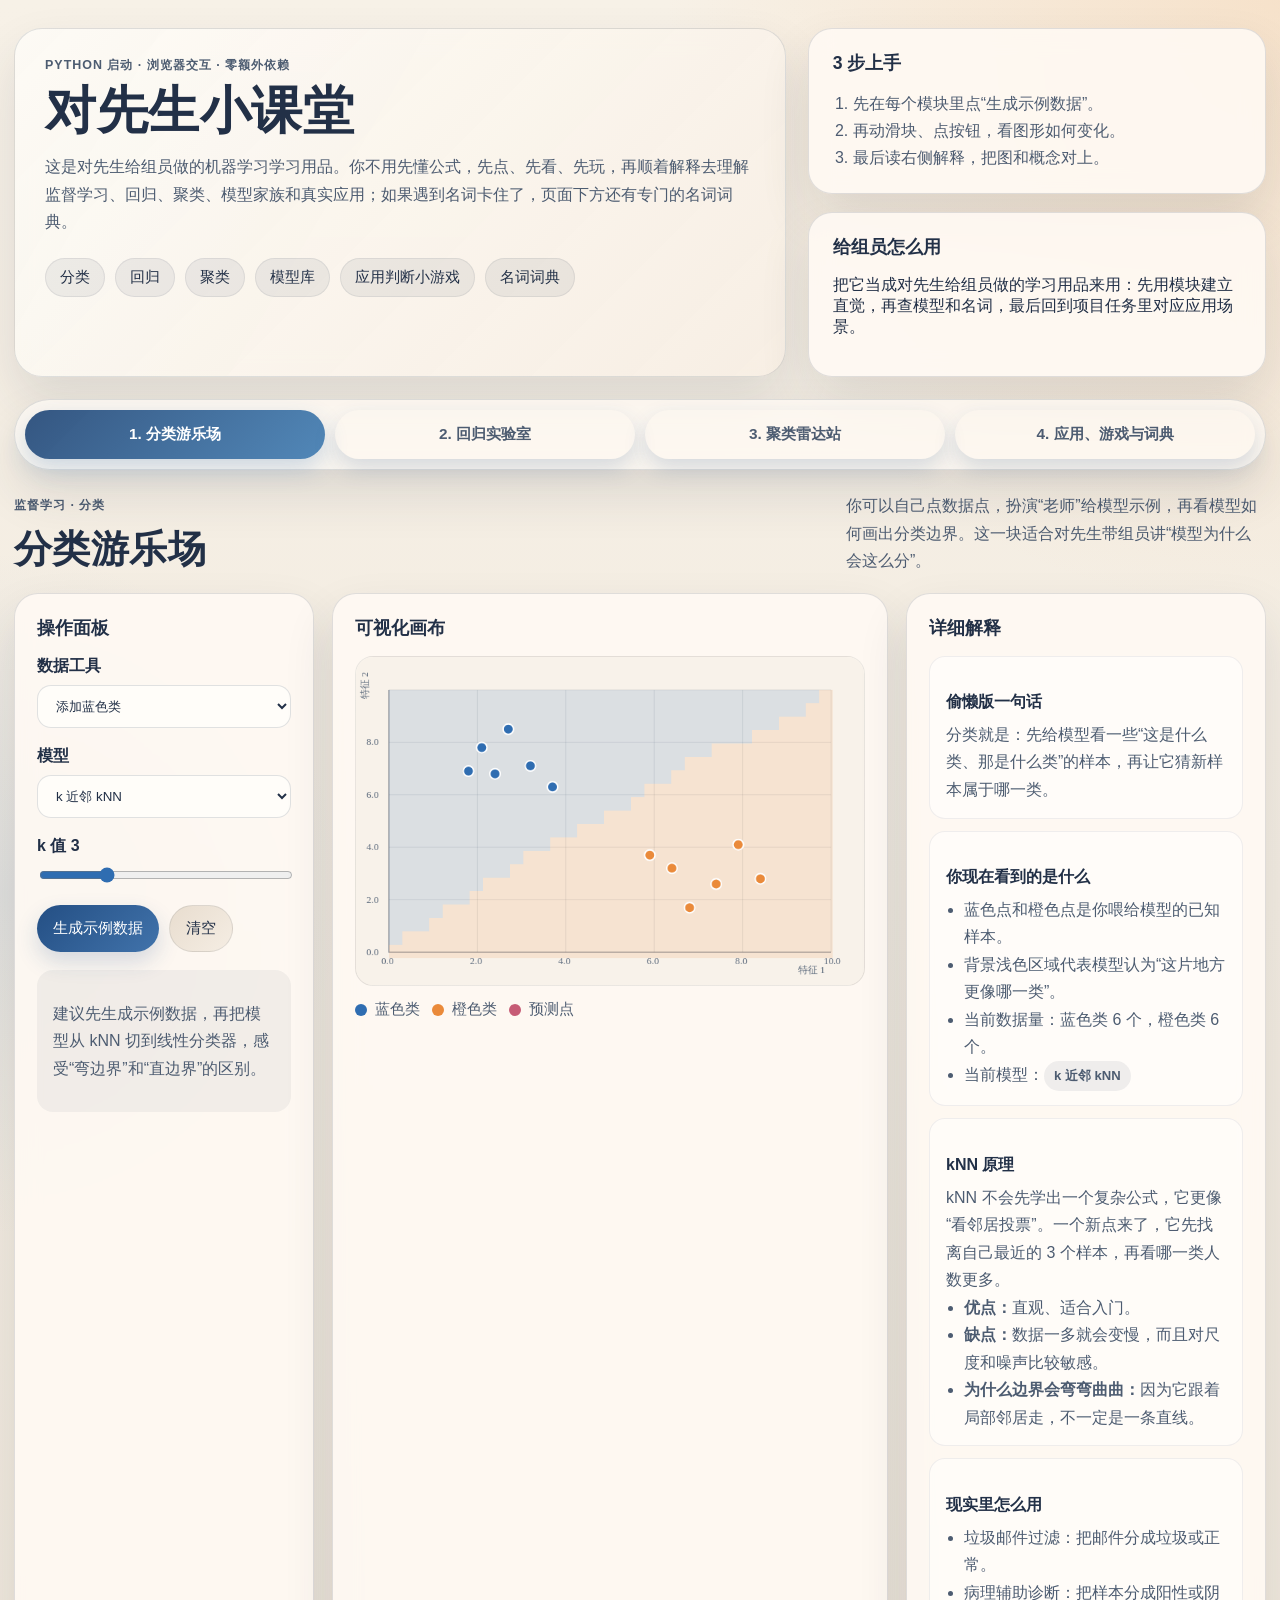
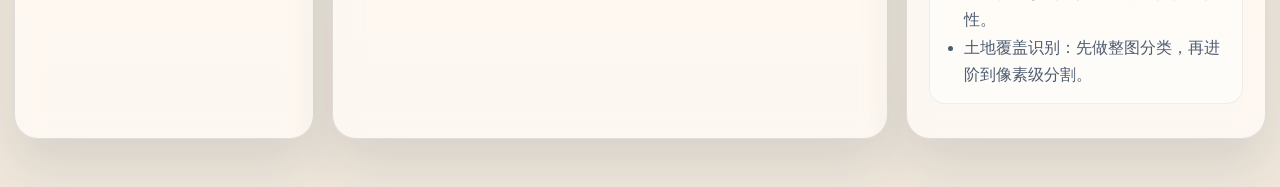
==== index.html @ 7a76d269 "Add files via upload" ====
<!DOCTYPE html>
<html lang="zh-CN">
  <head>
    <meta charset="UTF-8" />
    <meta name="viewport" content="width=device-width, initial-scale=1.0" />
    <title>对先生小课堂</title>
    <link rel="stylesheet" href="styles.css" />
  </head>
  <body>
    <div class="page-shell">
      <header class="hero">
        <div class="hero-copy">
          <p class="eyebrow">Python 启动 · 浏览器交互 · 零额外依赖</p>
          <h1>对先生小课堂</h1>
          <p class="hero-lead">
            这是对先生给组员做的机器学习学习用品。你不用先懂公式，先点、先看、先玩，再顺着解释去理解监督学习、回归、聚类、模型家族和真实应用；如果遇到名词卡住了，页面下方还有专门的名词词典。
          </p>
          <div class="hero-badges">
            <span>分类</span>
            <span>回归</span>
            <span>聚类</span>
            <span>模型库</span>
            <span>应用判断小游戏</span>
            <span>名词词典</span>
          </div>
        </div>
        <aside class="hero-side">
          <div class="hero-card">
            <h2>3 步上手</h2>
            <ol>
              <li>先在每个模块里点“生成示例数据”。</li>
              <li>再动滑块、点按钮，看图形如何变化。</li>
              <li>最后读右侧解释，把图和概念对上。</li>
            </ol>
          </div>
          <div class="hero-card">
            <h2>给组员怎么用</h2>
            <p>把它当成对先生给组员做的学习用品来用：先用模块建立直觉，再查模型和名词，最后回到项目任务里对应应用场景。</p>
          </div>
        </aside>
      </header>

      <nav class="tab-bar" aria-label="教学模块">
        <button class="tab-button active" data-tab="classification">1. 分类游乐场</button>
        <button class="tab-button" data-tab="regression">2. 回归实验室</button>
        <button class="tab-button" data-tab="clustering">3. 聚类雷达站</button>
        <button class="tab-button" data-tab="applications">4. 应用、游戏与词典</button>
      </nav>

      <main>
        <section id="classification" class="tab-panel active">
          <div class="section-head">
            <div>
              <p class="section-tag">监督学习 · 分类</p>
              <h2>分类游乐场</h2>
            </div>
            <p class="section-copy">
              你可以自己点数据点，扮演“老师”给模型示例，再看模型如何画出分类边界。这一块适合对先生带组员讲“模型为什么会这么分”。
            </p>
          </div>
          <div class="panel-grid">
            <article class="panel control-panel">
              <h3>操作面板</h3>
              <label class="field">
                <span>数据工具</span>
                <select id="classTool">
                  <option value="A">添加蓝色类</option>
                  <option value="B">添加橙色类</option>
                  <option value="inspect">点击查看预测</option>
                </select>
              </label>
              <label class="field">
                <span>模型</span>
                <select id="classModel">
                  <option value="knn">k 近邻 kNN</option>
                  <option value="linear">线性分类器</option>
                </select>
              </label>
              <label class="field">
                <span>k 值 <strong id="knnValue">3</strong></span>
                <input id="knnSlider" type="range" min="1" max="9" step="2" value="3" />
              </label>
              <div class="button-row">
                <button id="classSampleBtn">生成示例数据</button>
                <button id="classClearBtn" class="secondary">清空</button>
              </div>
              <div class="micro-note">
                <p>建议先生成示例数据，再把模型从 kNN 切到线性分类器，感受“弯边界”和“直边界”的区别。</p>
              </div>
            </article>

            <article class="panel canvas-panel">
              <h3>可视化画布</h3>
              <canvas id="classificationCanvas" width="680" height="440"></canvas>
              <div class="legend">
                <span><i class="dot dot-a"></i> 蓝色类</span>
                <span><i class="dot dot-b"></i> 橙色类</span>
                <span><i class="dot dot-query"></i> 预测点</span>
              </div>
            </article>

            <article class="panel explain-panel">
              <h3>详细解释</h3>
              <div id="classificationExplain"></div>
            </article>
          </div>
        </section>

        <section id="regression" class="tab-panel">
          <div class="section-head">
            <div>
              <p class="section-tag">监督学习 · 回归</p>
              <h2>回归实验室</h2>
            </div>
            <p class="section-copy">
              这里演示“用一条线去逼近一堆点”。你会看到梯度下降如何一步步降低误差，适合组员快速建立参数和训练过程的直觉。
            </p>
          </div>
          <div class="panel-grid">
            <article class="panel control-panel">
              <h3>操作面板</h3>
              <label class="field">
                <span>学习率 <strong id="learningRateValue">0.04</strong></span>
                <input id="learningRateSlider" type="range" min="1" max="20" step="1" value="4" />
              </label>
              <label class="field">
                <span>噪声强度 <strong id="noiseValue">1.4</strong></span>
                <input id="noiseSlider" type="range" min="0" max="30" step="1" value="14" />
              </label>
              <div class="button-row">
                <button id="regressionSampleBtn">生成示例数据</button>
                <button id="regressionStepBtn">训练一步</button>
              </div>
              <div class="button-row">
                <button id="regressionAutoBtn">自动训练</button>
                <button id="regressionResetBtn" class="secondary">重置模型</button>
              </div>
              <div class="micro-note">
                <p>重点看 Loss 是否下降。学习率太小会学得慢，太大可能来回震荡。</p>
              </div>
            </article>

            <article class="panel canvas-panel">
              <h3>可视化画布</h3>
              <canvas id="regressionCanvas" width="680" height="440"></canvas>
              <div class="stat-row">
                <div class="stat-card">
                  <span>斜率 w</span>
                  <strong id="weightValue">0.00</strong>
                </div>
                <div class="stat-card">
                  <span>截距 b</span>
                  <strong id="biasValue">0.00</strong>
                </div>
                <div class="stat-card">
                  <span>损失 Loss</span>
                  <strong id="lossValue">0.00</strong>
                </div>
              </div>
            </article>

            <article class="panel explain-panel">
              <h3>详细解释</h3>
              <div id="regressionExplain"></div>
            </article>
          </div>
        </section>

        <section id="clustering" class="tab-panel">
          <div class="section-head">
            <div>
              <p class="section-tag">无监督学习 · 聚类</p>
              <h2>聚类雷达站</h2>
            </div>
            <p class="section-copy">
              这里没有正确答案标签，模型只能靠“距离近不近”自己把数据分成几堆。对先生可以用它给组员讲“没有标签时模型还能做什么”。
            </p>
          </div>
          <div class="panel-grid">
            <article class="panel control-panel">
              <h3>操作面板</h3>
              <label class="field">
                <span>聚类数 K</span>
                <select id="clusterK">
                  <option value="2">2</option>
                  <option value="3" selected>3</option>
                  <option value="4">4</option>
                </select>
              </label>
              <div class="button-row">
                <button id="clusterSampleBtn">生成示例数据</button>
                <button id="clusterInitBtn">初始化中心</button>
              </div>
              <div class="button-row">
                <button id="clusterStepBtn">执行一步</button>
                <button id="clusterAutoBtn">自动迭代</button>
              </div>
              <div class="micro-note">
                <p>观察两件事：每个点先找最近中心，中心再移动到这一组点的平均位置。</p>
              </div>
            </article>

            <article class="panel canvas-panel">
              <h3>可视化画布</h3>
              <canvas id="clusteringCanvas" width="680" height="440"></canvas>
              <div class="legend">
                <span><i class="dot dot-c1"></i> 簇 1</span>
                <span><i class="dot dot-c2"></i> 簇 2</span>
                <span><i class="dot dot-c3"></i> 簇 3</span>
                <span><i class="dot dot-c4"></i> 簇 4</span>
              </div>
            </article>

            <article class="panel explain-panel">
              <h3>详细解释</h3>
              <div id="clusteringExplain"></div>
            </article>
          </div>
        </section>

        <section id="applications" class="tab-panel">
          <div class="section-head">
            <div>
              <p class="section-tag">真实应用 · 任务判断</p>
              <h2>应用、小游戏与名词词典</h2>
            </div>
            <p class="section-copy">
              最后一部分把前面的概念落到真实世界里，再用一个小游戏帮你分清“这题该用哪种机器学习思路”，补上常见模型库，最后再把常见名词全部拆成大白话。
            </p>
          </div>

          <article class="panel long-panel">
            <h3>常见模型库</h3>
            <p class="section-copy glossary-copy">
              这一块专门给组员看“机器学习到底有哪些常见模型”。不用一开始就背公式，先知道每类模型大概擅长什么、什么时候会用到。
            </p>
            <div class="glossary-grid" id="modelCards"></div>
          </article>

          <div class="app-card-grid" id="applicationCards"></div>

          <div class="quiz-layout">
            <article class="panel">
              <h3>懒人挑战赛</h3>
              <p class="quiz-intro">
                规则很简单：看到一个真实场景，选你觉得最合适的机器学习任务类型。答完后，右侧会告诉你为什么。
              </p>
              <div class="quiz-box">
                <p class="quiz-label">当前题目</p>
                <h4 id="quizQuestion"></h4>
                <div class="quiz-options" id="quizOptions"></div>
                <div class="button-row">
                  <button id="quizSubmitBtn">提交答案</button>
                  <button id="quizNextBtn" class="secondary">下一题</button>
                </div>
              </div>
            </article>

            <article class="panel explain-panel">
              <h3>答案解析</h3>
              <div id="quizExplain"></div>
            </article>
          </div>

          <article class="panel long-panel">
            <h3>给初学者的超短总结</h3>
            <div class="summary-grid">
              <div>
                <h4>分类</h4>
                <p>已经知道类别名字，让模型学会“把新东西分到哪个桶里”。</p>
              </div>
              <div>
                <h4>回归</h4>
                <p>目标不是分类，而是预测一个连续数值，比如价格、温度、产量。</p>
              </div>
              <div>
                <h4>聚类</h4>
                <p>没有标准答案，先让模型自己发现“哪些东西看起来像一伙”。</p>
              </div>
              <div>
                <h4>分割</h4>
                <p>给图像里每个像素分配类别，常用于遥感、医学影像、自动驾驶。</p>
              </div>
            </div>
          </article>

          <article class="panel long-panel">
            <h3>对先生词典</h3>
            <p class="section-copy glossary-copy">
              这一页出现过的机器学习术语，基本都能在这里查到。适合组员碰到名词时直接往下翻，不用来回搜资料。
            </p>
            <div class="glossary-grid" id="glossaryCards"></div>
          </article>
        </section>
      </main>
    </div>

    <script src="app.js"></script>
  </body>
</html>
---- styles.css ----
:root {
  --bg: #f4efe6;
  --panel: rgba(255, 250, 244, 0.88);
  --panel-strong: #fff9f2;
  --ink: #223047;
  --ink-soft: #4d5c71;
  --line: rgba(49, 67, 91, 0.15);
  --blue: #2f6db1;
  --blue-soft: rgba(47, 109, 177, 0.18);
  --orange: #ea8a3a;
  --orange-soft: rgba(234, 138, 58, 0.18);
  --green: #2b8f72;
  --green-soft: rgba(43, 143, 114, 0.18);
  --rose: #c65b75;
  --shadow: 0 24px 50px rgba(43, 52, 69, 0.12);
  --radius: 24px;
  --radius-sm: 16px;
  --font-main: "Trebuchet MS", "Avenir Next", "Segoe UI", sans-serif;
  --font-head: Georgia, "Times New Roman", serif;
}

* {
  box-sizing: border-box;
}

html,
body {
  margin: 0;
  padding: 0;
  min-height: 100%;
}

body {
  font-family: var(--font-main);
  color: var(--ink);
  background:
    radial-gradient(circle at top right, rgba(244, 177, 111, 0.24), transparent 28%),
    radial-gradient(circle at left center, rgba(101, 141, 191, 0.14), transparent 22%),
    linear-gradient(180deg, #f7f1e7 0%, #efe7db 100%);
}

.page-shell {
  width: min(1380px, calc(100vw - 28px));
  margin: 0 auto;
  padding: 28px 0 48px;
}

.hero {
  display: grid;
  grid-template-columns: 1.6fr 0.95fr;
  gap: 22px;
  margin-bottom: 22px;
}

.hero-copy,
.hero-card,
.panel,
.tab-bar {
  border: 1px solid var(--line);
  box-shadow: var(--shadow);
  backdrop-filter: blur(12px);
}

.hero-copy {
  padding: 28px 30px 30px;
  border-radius: calc(var(--radius) + 4px);
  background:
    linear-gradient(135deg, rgba(255, 252, 247, 0.9), rgba(247, 238, 227, 0.86)),
    linear-gradient(120deg, rgba(48, 101, 155, 0.08), transparent 55%);
}

.eyebrow,
.section-tag,
.quiz-label {
  margin: 0 0 10px;
  color: var(--ink-soft);
  letter-spacing: 0.08em;
  text-transform: uppercase;
  font-size: 0.78rem;
  font-weight: 700;
}

.hero h1,
.section-head h2 {
  margin: 0;
  font-family: var(--font-head);
  font-weight: 700;
  letter-spacing: 0.01em;
}

.hero h1 {
  font-size: clamp(2.4rem, 4vw, 4.1rem);
  line-height: 1.04;
}

.hero-lead,
.section-copy,
.micro-note p,
.panel p,
.panel li {
  color: var(--ink-soft);
  line-height: 1.72;
}

.hero-badges {
  display: flex;
  flex-wrap: wrap;
  gap: 10px;
  margin-top: 22px;
}

.hero-badges span {
  padding: 9px 14px;
  border-radius: 999px;
  background: rgba(34, 48, 71, 0.07);
  border: 1px solid rgba(34, 48, 71, 0.08);
  font-size: 0.92rem;
}

.hero-side {
  display: grid;
  gap: 18px;
}

.hero-card {
  padding: 22px 24px;
  border-radius: var(--radius);
  background: var(--panel);
}

.hero-card h2,
.panel h3,
.app-card h3,
.glossary-card h3,
.summary-grid h4 {
  margin-top: 0;
  font-size: 1.1rem;
}

.hero-card ol {
  margin: 0;
  padding-left: 20px;
  color: var(--ink-soft);
  line-height: 1.7;
}

.tab-bar {
  display: flex;
  gap: 10px;
  padding: 10px;
  margin-bottom: 22px;
  border-radius: 999px;
  background: rgba(255, 250, 244, 0.78);
  position: sticky;
  top: 12px;
  z-index: 10;
}

.tab-button,
button {
  border: none;
  border-radius: 999px;
  font-family: inherit;
  font-size: 0.96rem;
  cursor: pointer;
  transition: transform 0.18s ease, box-shadow 0.18s ease, background 0.18s ease;
}

.tab-button {
  flex: 1;
  padding: 14px 16px;
  background: transparent;
  color: var(--ink-soft);
  font-weight: 700;
}

.tab-button:hover,
button:hover {
  transform: translateY(-1px);
}

.tab-button.active {
  background: linear-gradient(135deg, rgba(40, 76, 122, 0.94), rgba(67, 126, 179, 0.92));
  color: #fff;
  box-shadow: 0 10px 24px rgba(47, 109, 177, 0.24);
}

.tab-panel {
  display: none;
}

.tab-panel.active {
  display: block;
}

.section-head {
  display: flex;
  justify-content: space-between;
  gap: 18px;
  align-items: end;
  margin-bottom: 18px;
}

.section-head h2 {
  font-size: clamp(1.8rem, 3vw, 2.6rem);
}

.section-copy {
  width: min(420px, 100%);
  margin: 0;
}

.panel-grid {
  display: grid;
  grid-template-columns: 300px minmax(0, 1fr) 360px;
  gap: 18px;
}

.panel,
.app-card,
.glossary-card {
  border-radius: var(--radius);
  background: var(--panel);
  padding: 22px;
}

.panel h3 {
  margin-bottom: 16px;
}

.field {
  display: block;
  margin-bottom: 18px;
}

.field span {
  display: block;
  margin-bottom: 8px;
  font-weight: 700;
}

select,
input[type="range"] {
  width: 100%;
}

select {
  border-radius: 14px;
  border: 1px solid var(--line);
  background: #fffdf9;
  padding: 12px 14px;
  font-family: inherit;
  color: var(--ink);
}

input[type="range"] {
  accent-color: var(--blue);
}

.button-row {
  display: flex;
  gap: 10px;
  margin-bottom: 10px;
}

button {
  padding: 12px 16px;
  background: linear-gradient(135deg, #244f84, #4173ab);
  color: #fff;
  box-shadow: 0 10px 22px rgba(36, 79, 132, 0.18);
}

button.secondary {
  background: linear-gradient(135deg, #e8ddcf, #f5ede3);
  color: var(--ink);
  box-shadow: none;
  border: 1px solid rgba(34, 48, 71, 0.1);
}

.micro-note {
  margin-top: 18px;
  padding: 14px 16px;
  border-radius: 16px;
  background: rgba(34, 48, 71, 0.05);
}

.canvas-panel canvas {
  width: 100%;
  height: auto;
  display: block;
  border-radius: 18px;
  background:
    linear-gradient(180deg, rgba(252, 247, 239, 0.96), rgba(244, 237, 227, 0.9)),
    linear-gradient(90deg, rgba(62, 101, 145, 0.05), transparent);
  border: 1px solid rgba(34, 48, 71, 0.08);
}

.legend,
.stat-row {
  display: flex;
  flex-wrap: wrap;
  gap: 12px;
  margin-top: 14px;
}

.legend span {
  display: inline-flex;
  align-items: center;
  gap: 8px;
  font-size: 0.92rem;
  color: var(--ink-soft);
}

.dot {
  width: 12px;
  height: 12px;
  border-radius: 999px;
  display: inline-block;
}

.dot-a {
  background: var(--blue);
}

.dot-b {
  background: var(--orange);
}

.dot-query {
  background: var(--rose);
}

.dot-c1 {
  background: #4573c4;
}

.dot-c2 {
  background: #de8d3c;
}

.dot-c3 {
  background: #4da979;
}

.dot-c4 {
  background: #bf5a76;
}

.stat-card {
  flex: 1;
  min-width: 120px;
  padding: 14px 16px;
  border-radius: 18px;
  background: rgba(255, 255, 255, 0.58);
  border: 1px solid rgba(34, 48, 71, 0.08);
}

.stat-card span {
  display: block;
  color: var(--ink-soft);
  font-size: 0.86rem;
}

.stat-card strong {
  display: block;
  margin-top: 6px;
  font-size: 1.4rem;
}

.explain-panel h4,
.app-card h4,
.summary-grid h4 {
  margin-bottom: 8px;
  color: var(--ink);
}

.explain-block {
  padding: 14px 16px;
  margin-bottom: 12px;
  border-radius: 16px;
  background: rgba(255, 255, 255, 0.52);
  border: 1px solid rgba(34, 48, 71, 0.07);
}

.explain-block p,
.explain-block ul {
  margin: 0;
}

.explain-block ul {
  padding-left: 18px;
  color: var(--ink-soft);
  line-height: 1.66;
}

.app-card-grid {
  display: grid;
  grid-template-columns: repeat(3, minmax(0, 1fr));
  gap: 16px;
  margin-bottom: 18px;
}

.glossary-grid {
  display: grid;
  grid-template-columns: repeat(3, minmax(0, 1fr));
  gap: 16px;
  margin-top: 16px;
}

.app-card {
  background:
    linear-gradient(180deg, rgba(255, 252, 247, 0.92), rgba(248, 239, 228, 0.82)),
    linear-gradient(135deg, rgba(43, 143, 114, 0.08), transparent 65%);
}

.glossary-card {
  background:
    linear-gradient(180deg, rgba(255, 252, 247, 0.92), rgba(248, 239, 228, 0.82)),
    linear-gradient(135deg, rgba(47, 109, 177, 0.08), transparent 65%);
}

.app-card p {
  margin: 0 0 12px;
}

.glossary-card p {
  margin: 0 0 10px;
  color: var(--ink-soft);
  line-height: 1.7;
}

.glossary-copy {
  width: 100%;
  margin-bottom: 0;
}

.app-tag {
  display: inline-block;
  margin-bottom: 12px;
  padding: 6px 10px;
  border-radius: 999px;
  background: rgba(34, 48, 71, 0.06);
  color: var(--ink-soft);
  font-size: 0.82rem;
  font-weight: 700;
}

.quiz-layout {
  display: grid;
  grid-template-columns: 1.1fr 0.9fr;
  gap: 18px;
  margin-bottom: 18px;
}

.quiz-intro {
  margin-top: 0;
}

.quiz-box {
  margin-top: 16px;
  padding: 18px;
  border-radius: 20px;
  background: rgba(255, 255, 255, 0.58);
  border: 1px solid rgba(34, 48, 71, 0.07);
}

.quiz-box h4 {
  margin-top: 0;
  font-size: 1.3rem;
  line-height: 1.45;
}

.quiz-options {
  display: grid;
  grid-template-columns: repeat(2, minmax(0, 1fr));
  gap: 10px;
  margin: 14px 0 18px;
}

.quiz-option {
  padding: 14px;
  border-radius: 16px;
  background: #fffdfa;
  border: 1px solid rgba(34, 48, 71, 0.1);
  color: var(--ink);
  box-shadow: none;
  text-align: left;
}

.quiz-option.selected {
  background: rgba(47, 109, 177, 0.12);
  border-color: rgba(47, 109, 177, 0.4);
}

.long-panel {
  margin-top: 4px;
}

.summary-grid {
  display: grid;
  grid-template-columns: repeat(4, minmax(0, 1fr));
  gap: 12px;
}

.summary-grid > div {
  padding: 14px 16px;
  border-radius: 18px;
  background: rgba(255, 255, 255, 0.58);
  border: 1px solid rgba(34, 48, 71, 0.08);
}

.summary-grid p {
  margin: 0;
}

.inline-pill {
  display: inline-flex;
  align-items: center;
  padding: 4px 10px;
  border-radius: 999px;
  background: rgba(34, 48, 71, 0.07);
  color: var(--ink-soft);
  font-size: 0.82rem;
  font-weight: 700;
}

.good {
  color: var(--green);
  font-weight: 700;
}

.warn {
  color: var(--orange);
  font-weight: 700;
}

.bad {
  color: var(--rose);
  font-weight: 700;
}

@media (max-width: 1120px) {
  .hero,
  .panel-grid,
  .quiz-layout,
  .app-card-grid,
  .glossary-grid,
  .summary-grid {
    grid-template-columns: 1fr;
  }

  .section-head {
    display: block;
  }

  .section-copy {
    margin-top: 10px;
  }

  .tab-bar {
    display: grid;
    grid-template-columns: 1fr 1fr;
    border-radius: 26px;
  }
}

@media (max-width: 720px) {
  .page-shell {
    width: min(100vw - 16px, 100%);
    padding-top: 16px;
  }

  .hero-copy,
  .hero-card,
  .panel,
  .tab-bar {
    border-radius: 20px;
  }

  .tab-bar {
    grid-template-columns: 1fr;
    position: static;
  }

  .quiz-options {
    grid-template-columns: 1fr;
  }

  .button-row {
    flex-direction: column;
  }
}
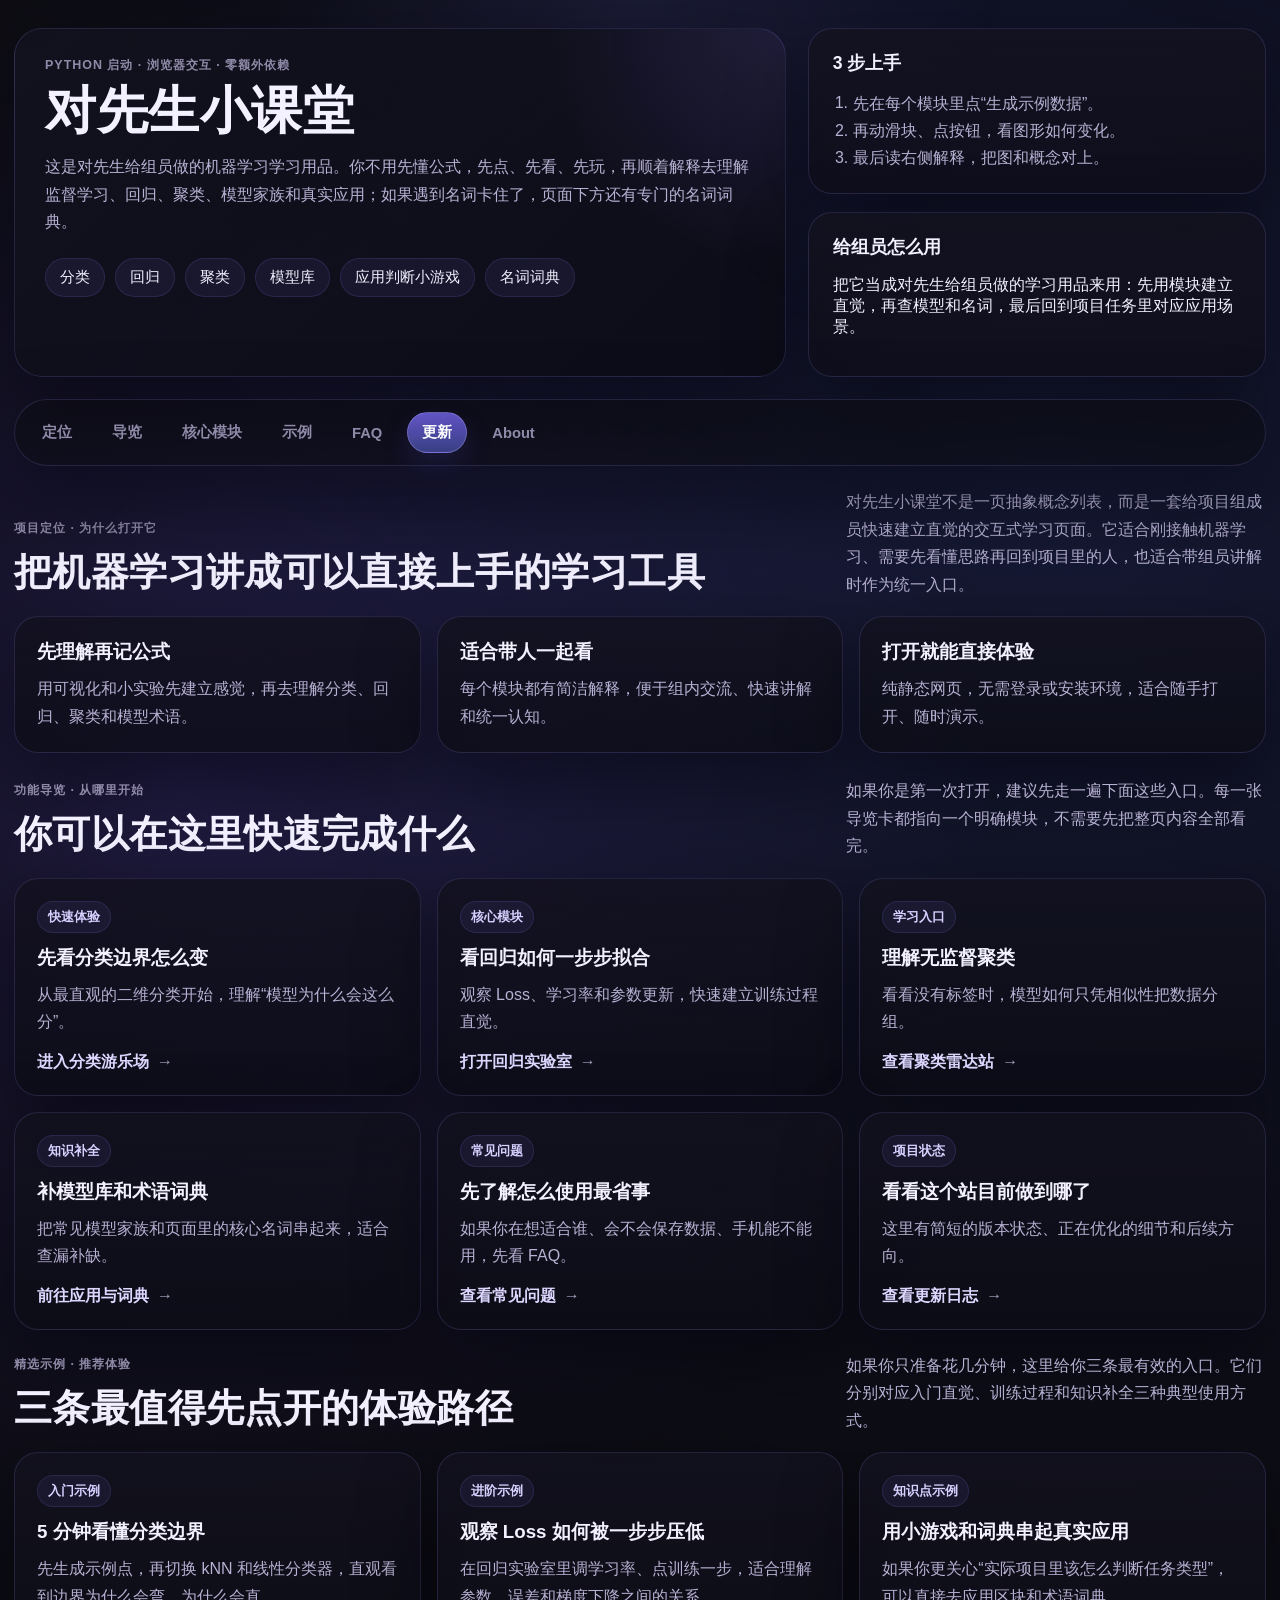
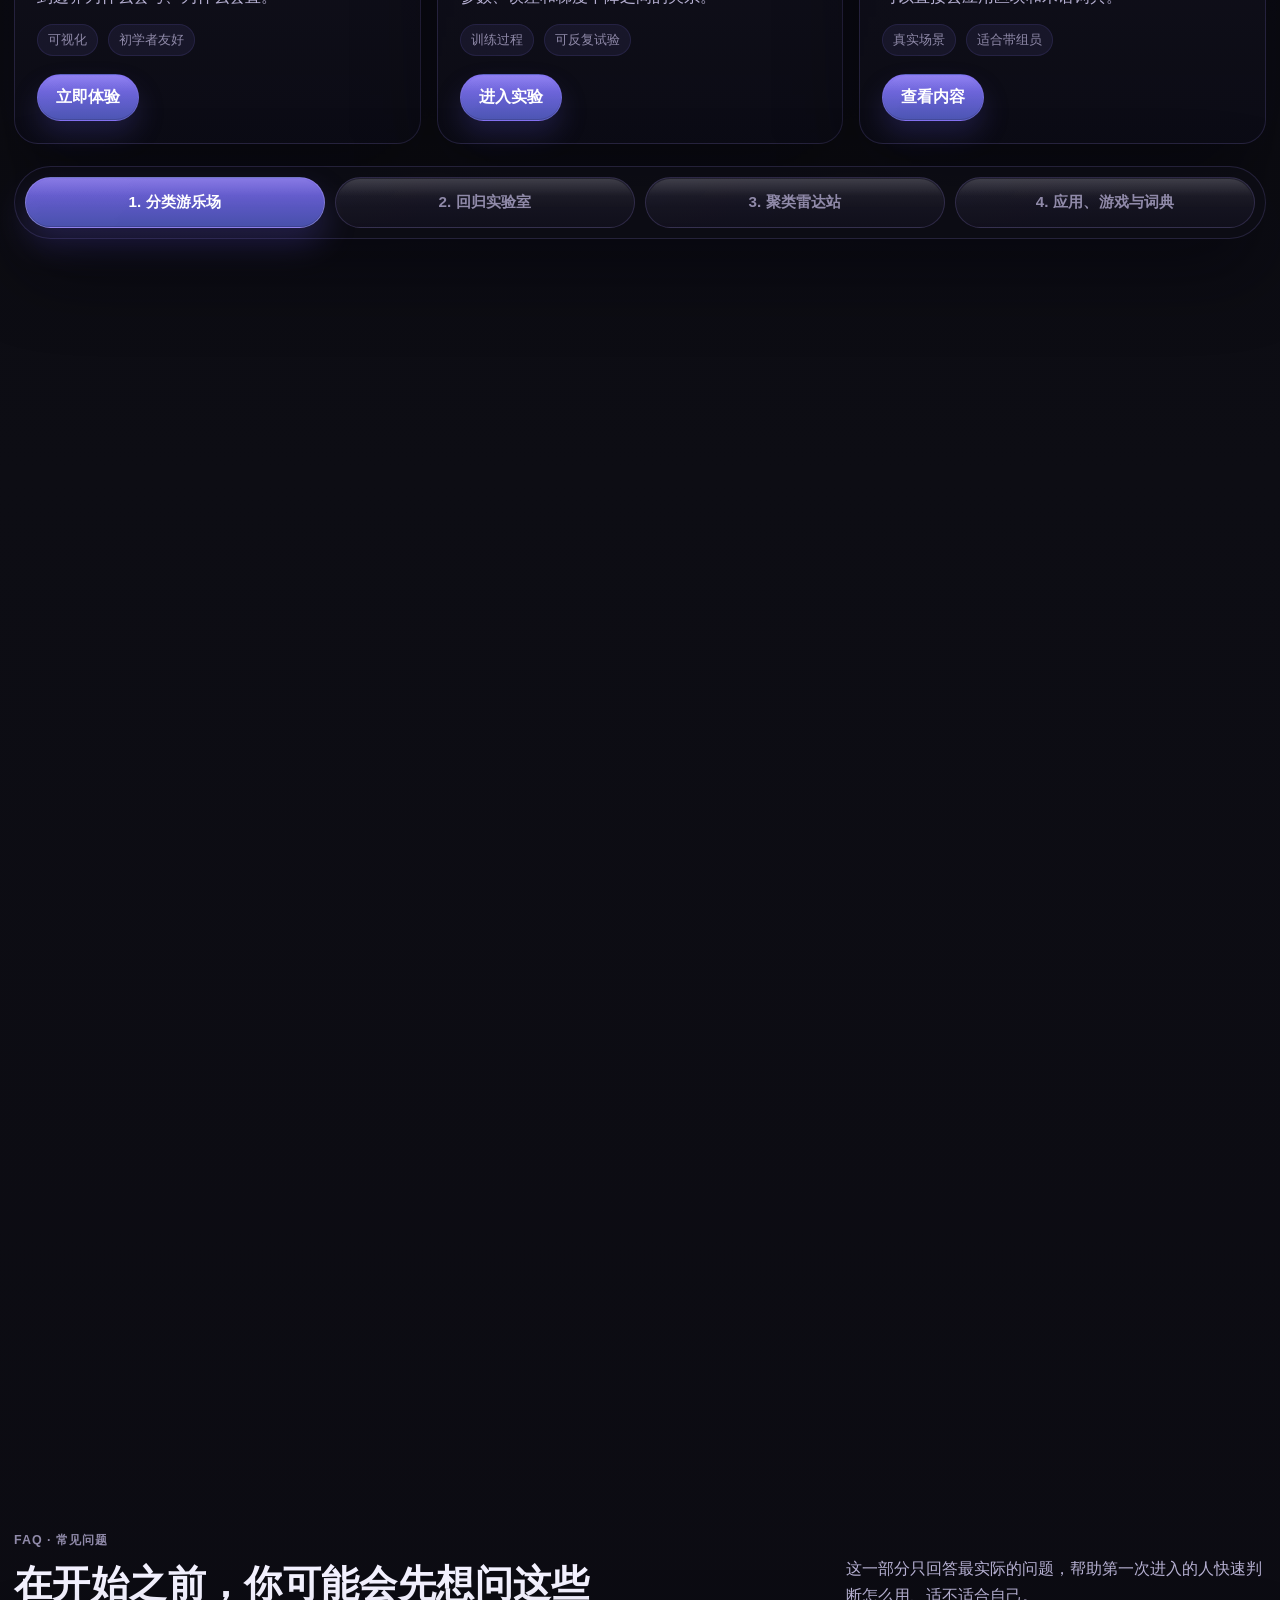
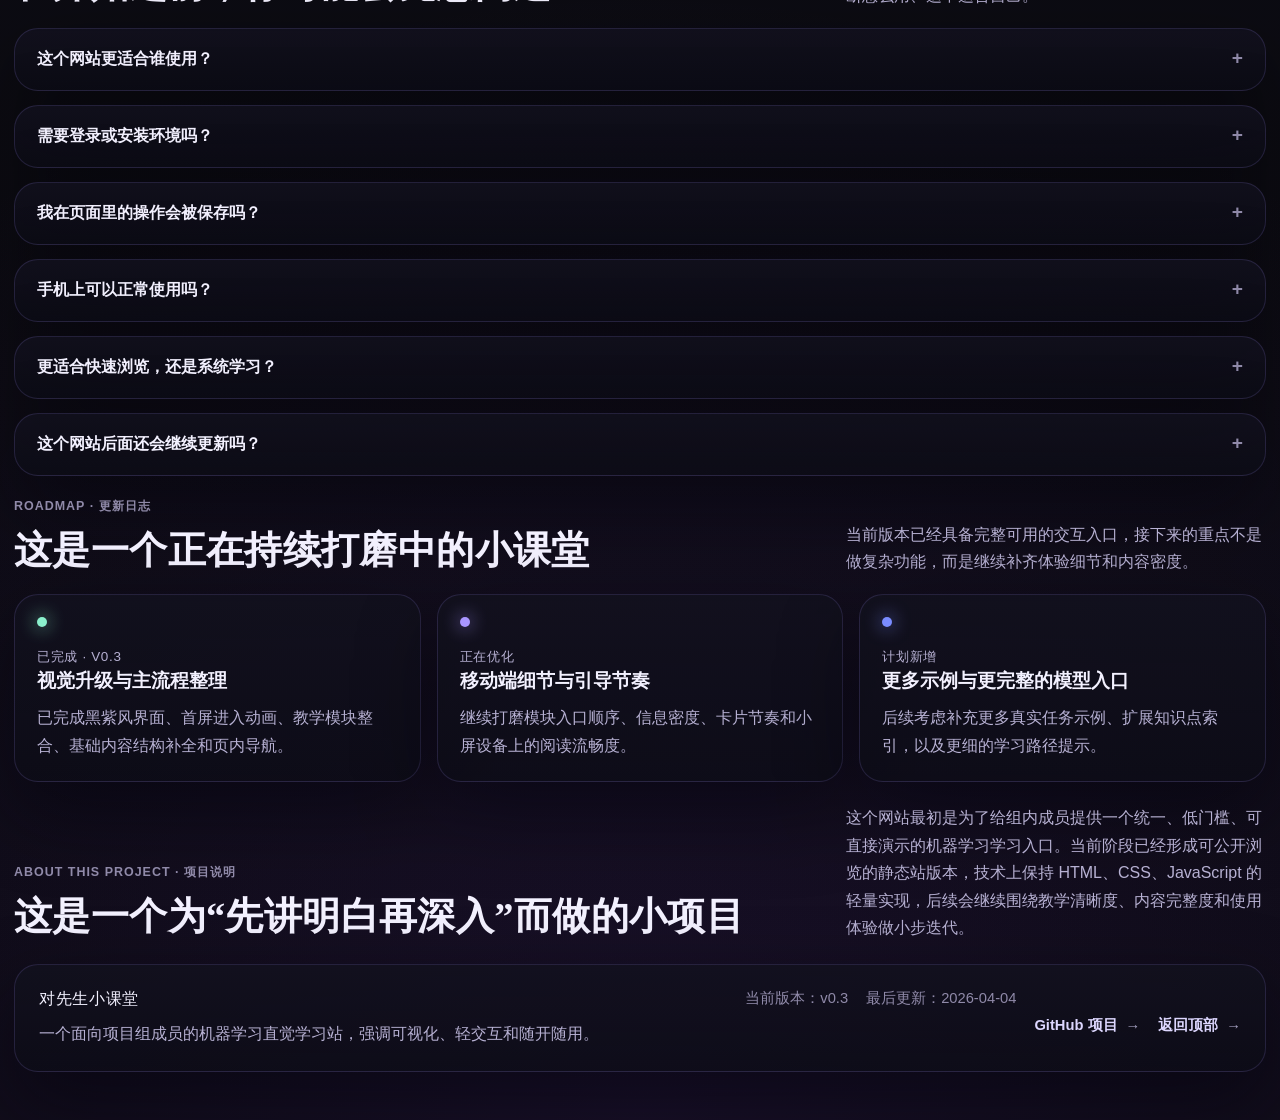
==== commit 0b8ba09d: "Add files via upload" ====
--- a/index.html
+++ b/index.html
@@ -4,10 +4,21 @@
     <meta charset="UTF-8" />
     <meta name="viewport" content="width=device-width, initial-scale=1.0" />
     <title>对先生小课堂</title>
+    <link rel="icon" type="image/png" href="./ml-favicon-option-3.png" />
     <link rel="stylesheet" href="styles.css" />
   </head>
   <body>
-    <div class="page-shell">
+    <div class="intro-overlay" id="introOverlay" aria-hidden="true">
+      <div class="intro-overlay__aurora"></div>
+      <div class="intro-overlay__grid"></div>
+      <div class="intro-overlay__content">
+        <span class="intro-overlay__eyebrow">Machine Learning Playground</span>
+        <h2 class="intro-overlay__title">对先生小课堂</h2>
+        <p class="intro-overlay__subtitle">从直觉开始理解分类、回归、聚类与常见模型。</p>
+      </div>
+    </div>
+
+    <div class="page-shell" id="top">
       <header class="hero">
         <div class="hero-copy">
           <p class="eyebrow">Python 启动 · 浏览器交互 · 零额外依赖</p>
@@ -40,6 +51,137 @@
         </aside>
       </header>
 
+      <nav class="page-nav" aria-label="页面导航">
+        <a class="page-nav__link" href="#positioning" data-section-link="positioning">定位</a>
+        <a class="page-nav__link" href="#guide" data-section-link="guide">导览</a>
+        <a class="page-nav__link" href="#modules" data-section-link="modules">核心模块</a>
+        <a class="page-nav__link" href="#featured-examples" data-section-link="featured-examples">示例</a>
+        <a class="page-nav__link" href="#faq" data-section-link="faq">FAQ</a>
+        <a class="page-nav__link" href="#roadmap" data-section-link="roadmap">更新</a>
+        <a class="page-nav__link" href="#about" data-section-link="about">About</a>
+      </nav>
+
+      <section id="positioning" class="content-section intro-section">
+        <div class="section-head">
+          <div>
+            <p class="section-tag">项目定位 · 为什么打开它</p>
+            <h2>把机器学习讲成可以直接上手的学习工具</h2>
+          </div>
+          <p class="section-copy">
+            对先生小课堂不是一页抽象概念列表，而是一套给项目组成员快速建立直觉的交互式学习页面。它适合刚接触机器学习、需要先看懂思路再回到项目里的人，也适合带组员讲解时作为统一入口。
+          </p>
+        </div>
+        <div class="feature-strip">
+          <article class="feature-chip">
+            <h3>先理解再记公式</h3>
+            <p>用可视化和小实验先建立感觉，再去理解分类、回归、聚类和模型术语。</p>
+          </article>
+          <article class="feature-chip">
+            <h3>适合带人一起看</h3>
+            <p>每个模块都有简洁解释，便于组内交流、快速讲解和统一认知。</p>
+          </article>
+          <article class="feature-chip">
+            <h3>打开就能直接体验</h3>
+            <p>纯静态网页，无需登录或安装环境，适合随手打开、随时演示。</p>
+          </article>
+        </div>
+      </section>
+
+      <section id="guide" class="content-section">
+        <div class="section-head">
+          <div>
+            <p class="section-tag">功能导览 · 从哪里开始</p>
+            <h2>你可以在这里快速完成什么</h2>
+          </div>
+          <p class="section-copy">
+            如果你是第一次打开，建议先走一遍下面这些入口。每一张导览卡都指向一个明确模块，不需要先把整页内容全部看完。
+          </p>
+        </div>
+        <div class="guide-grid">
+          <article class="guide-card">
+            <span class="app-tag">快速体验</span>
+            <h3>先看分类边界怎么变</h3>
+            <p>从最直观的二维分类开始，理解“模型为什么会这么分”。</p>
+            <a class="inline-link" href="#classification" data-tab-target="classification">进入分类游乐场</a>
+          </article>
+          <article class="guide-card">
+            <span class="app-tag">核心模块</span>
+            <h3>看回归如何一步步拟合</h3>
+            <p>观察 Loss、学习率和参数更新，快速建立训练过程直觉。</p>
+            <a class="inline-link" href="#regression" data-tab-target="regression">打开回归实验室</a>
+          </article>
+          <article class="guide-card">
+            <span class="app-tag">学习入口</span>
+            <h3>理解无监督聚类</h3>
+            <p>看看没有标签时，模型如何只凭相似性把数据分组。</p>
+            <a class="inline-link" href="#clustering" data-tab-target="clustering">查看聚类雷达站</a>
+          </article>
+          <article class="guide-card">
+            <span class="app-tag">知识补全</span>
+            <h3>补模型库和术语词典</h3>
+            <p>把常见模型家族和页面里的核心名词串起来，适合查漏补缺。</p>
+            <a class="inline-link" href="#applications" data-tab-target="applications">前往应用与词典</a>
+          </article>
+          <article class="guide-card">
+            <span class="app-tag">常见问题</span>
+            <h3>先了解怎么使用最省事</h3>
+            <p>如果你在想适合谁、会不会保存数据、手机能不能用，先看 FAQ。</p>
+            <a class="inline-link" href="#faq">查看常见问题</a>
+          </article>
+          <article class="guide-card">
+            <span class="app-tag">项目状态</span>
+            <h3>看看这个站目前做到哪了</h3>
+            <p>这里有简短的版本状态、正在优化的细节和后续方向。</p>
+            <a class="inline-link" href="#roadmap">查看更新日志</a>
+          </article>
+        </div>
+      </section>
+
+      <section id="featured-examples" class="content-section">
+        <div class="section-head">
+          <div>
+            <p class="section-tag">精选示例 · 推荐体验</p>
+            <h2>三条最值得先点开的体验路径</h2>
+          </div>
+          <p class="section-copy">
+            如果你只准备花几分钟，这里给你三条最有效的入口。它们分别对应入门直觉、训练过程和知识补全三种典型使用方式。
+          </p>
+        </div>
+        <div class="example-grid">
+          <article class="example-card">
+            <span class="app-tag">入门示例</span>
+            <h3>5 分钟看懂分类边界</h3>
+            <p>先生成示例点，再切换 kNN 和线性分类器，直观看到边界为什么会弯、为什么会直。</p>
+            <div class="example-meta">
+              <span>可视化</span>
+              <span>初学者友好</span>
+            </div>
+            <a class="button-link" href="#classification" data-tab-target="classification">立即体验</a>
+          </article>
+          <article class="example-card">
+            <span class="app-tag">进阶示例</span>
+            <h3>观察 Loss 如何被一步步压低</h3>
+            <p>在回归实验室里调学习率、点训练一步，适合理解参数、误差和梯度下降之间的关系。</p>
+            <div class="example-meta">
+              <span>训练过程</span>
+              <span>可反复试验</span>
+            </div>
+            <a class="button-link" href="#regression" data-tab-target="regression">进入实验</a>
+          </article>
+          <article class="example-card">
+            <span class="app-tag">知识点示例</span>
+            <h3>用小游戏和词典串起真实应用</h3>
+            <p>如果你更关心“实际项目里该怎么判断任务类型”，可以直接去应用区块和术语词典。</p>
+            <div class="example-meta">
+              <span>真实场景</span>
+              <span>适合带组员</span>
+            </div>
+            <a class="button-link" href="#applications" data-tab-target="applications">查看内容</a>
+          </article>
+        </div>
+      </section>
+
+      <section id="modules" class="content-section module-shell">
       <nav class="tab-bar" aria-label="教学模块">
         <button class="tab-button active" data-tab="classification">1. 分类游乐场</button>
         <button class="tab-button" data-tab="regression">2. 回归实验室</button>
@@ -293,6 +435,102 @@
           </article>
         </section>
       </main>
+      </section>
+
+      <section id="faq" class="content-section">
+        <div class="section-head">
+          <div>
+            <p class="section-tag">FAQ · 常见问题</p>
+            <h2>在开始之前，你可能会先想问这些</h2>
+          </div>
+          <p class="section-copy">
+            这一部分只回答最实际的问题，帮助第一次进入的人快速判断怎么用、适不适合自己。
+          </p>
+        </div>
+        <div class="faq-list">
+          <details class="faq-item">
+            <summary>这个网站更适合谁使用？</summary>
+            <p>适合刚接触机器学习、需要先建立直觉的人，也适合项目负责人或组内同学拿它做快速讲解和统一理解。</p>
+          </details>
+          <details class="faq-item">
+            <summary>需要登录或安装环境吗？</summary>
+            <p>不需要。它是一个纯静态网页，打开就能用，所有交互都在浏览器本地完成。</p>
+          </details>
+          <details class="faq-item">
+            <summary>我在页面里的操作会被保存吗？</summary>
+            <p>当前不会。这里更像一个随开随用的学习游乐场，刷新后会回到默认状态。</p>
+          </details>
+          <details class="faq-item">
+            <summary>手机上可以正常使用吗？</summary>
+            <p>可以浏览和基础操作，页面已经做了移动端排版适配；如果想更舒适地看图和讲解，桌面端体验会更完整。</p>
+          </details>
+          <details class="faq-item">
+            <summary>更适合快速浏览，还是系统学习？</summary>
+            <p>两种都可以。你可以只挑一个模块快速体验，也可以按分类、回归、聚类、应用与词典的顺序完整走一遍。</p>
+          </details>
+          <details class="faq-item">
+            <summary>这个网站后面还会继续更新吗？</summary>
+            <p>会。当前版本已经具备完整的入门教学路径，后续会继续补内容深度、细节体验和更多示例。</p>
+          </details>
+        </div>
+      </section>
+
+      <section id="roadmap" class="content-section">
+        <div class="section-head">
+          <div>
+            <p class="section-tag">Roadmap · 更新日志</p>
+            <h2>这是一个正在持续打磨中的小课堂</h2>
+          </div>
+          <p class="section-copy">
+            当前版本已经具备完整可用的交互入口，接下来的重点不是做复杂功能，而是继续补齐体验细节和内容密度。
+          </p>
+        </div>
+        <div class="roadmap-grid">
+          <article class="roadmap-card">
+            <span class="status-dot status-done"></span>
+            <p class="roadmap-label">已完成 · v0.3</p>
+            <h3>视觉升级与主流程整理</h3>
+            <p>已完成黑紫风界面、首屏进入动画、教学模块整合、基础内容结构补全和页内导航。</p>
+          </article>
+          <article class="roadmap-card">
+            <span class="status-dot status-progress"></span>
+            <p class="roadmap-label">正在优化</p>
+            <h3>移动端细节与引导节奏</h3>
+            <p>继续打磨模块入口顺序、信息密度、卡片节奏和小屏设备上的阅读流畅度。</p>
+          </article>
+          <article class="roadmap-card">
+            <span class="status-dot status-next"></span>
+            <p class="roadmap-label">计划新增</p>
+            <h3>更多示例与更完整的模型入口</h3>
+            <p>后续考虑补充更多真实任务示例、扩展知识点索引，以及更细的学习路径提示。</p>
+          </article>
+        </div>
+      </section>
+
+      <section id="about" class="content-section">
+        <div class="section-head">
+          <div>
+            <p class="section-tag">About This Project · 项目说明</p>
+            <h2>这是一个为“先讲明白再深入”而做的小项目</h2>
+          </div>
+          <p class="section-copy">
+            这个网站最初是为了给组内成员提供一个统一、低门槛、可直接演示的机器学习学习入口。当前阶段已经形成可公开浏览的静态站版本，技术上保持 HTML、CSS、JavaScript 的轻量实现，后续会继续围绕教学清晰度、内容完整度和使用体验做小步迭代。
+          </p>
+        </div>
+      </section>
+
+      <footer class="site-footer">
+        <div>
+          <p class="site-footer__title">对先生小课堂</p>
+          <p class="site-footer__copy">一个面向项目组成员的机器学习直觉学习站，强调可视化、轻交互和随开随用。</p>
+        </div>
+        <div class="site-footer__meta">
+          <span>当前版本：v0.3</span>
+          <span>最后更新：2026-04-04</span>
+          <a class="inline-link" href="https://github.com/duixiansheng/ml-lazy-playground" target="_blank" rel="noreferrer">GitHub 项目</a>
+          <a class="inline-link" href="#top">返回顶部</a>
+        </div>
+      </footer>
     </div>
 
     <script src="app.js"></script>
--- a/styles.css
+++ b/styles.css
@@ -1,22 +1,41 @@
 :root {
-  --bg: #f4efe6;
-  --panel: rgba(255, 250, 244, 0.88);
-  --panel-strong: #fff9f2;
-  --ink: #223047;
-  --ink-soft: #4d5c71;
-  --line: rgba(49, 67, 91, 0.15);
-  --blue: #2f6db1;
-  --blue-soft: rgba(47, 109, 177, 0.18);
-  --orange: #ea8a3a;
-  --orange-soft: rgba(234, 138, 58, 0.18);
-  --green: #2b8f72;
-  --green-soft: rgba(43, 143, 114, 0.18);
-  --rose: #c65b75;
-  --shadow: 0 24px 50px rgba(43, 52, 69, 0.12);
+  --bg: #09090f;
+  --bg-elevated: #12111b;
+  --bg-hero: rgba(17, 16, 28, 0.82);
+  --card: rgba(20, 19, 33, 0.78);
+  --card-strong: rgba(25, 24, 40, 0.92);
+  --card-soft: rgba(14, 14, 24, 0.68);
+  --text: #f3f1ff;
+  --text-muted: #b7b1d3;
+  --text-soft: #908aa9;
+  --border: rgba(160, 141, 255, 0.16);
+  --border-strong: rgba(168, 147, 255, 0.28);
+  --accent: #8f7dff;
+  --accent-strong: #a996ff;
+  --accent-soft: rgba(143, 125, 255, 0.18);
+  --accent-glow: rgba(122, 94, 255, 0.3);
+  --blue: #7d8dff;
+  --blue-soft: rgba(125, 141, 255, 0.18);
+  --orange: #8b7cff;
+  --orange-soft: rgba(139, 124, 255, 0.18);
+  --green: #88f0cb;
+  --green-soft: rgba(136, 240, 203, 0.18);
+  --rose: #b28cff;
+  --shadow: 0 30px 80px rgba(3, 2, 10, 0.48);
   --radius: 24px;
   --radius-sm: 16px;
-  --font-main: "Trebuchet MS", "Avenir Next", "Segoe UI", sans-serif;
-  --font-head: Georgia, "Times New Roman", serif;
+  --control-radius: 999px;
+  --control-border: rgba(170, 152, 255, 0.18);
+  --control-border-hover: rgba(192, 177, 255, 0.34);
+  --control-shadow: 0 10px 22px rgba(8, 6, 18, 0.34);
+  --control-shadow-strong: 0 16px 30px rgba(10, 8, 24, 0.46);
+  --focus-ring: 0 0 0 3px rgba(154, 136, 255, 0.18);
+  --font-main: "Segoe UI", "PingFang SC", "Microsoft YaHei", sans-serif;
+  --font-head: "Georgia", "Times New Roman", serif;
+}
+
+body.is-intro-active {
+  overflow: hidden;
 }
 
 * {
@@ -30,19 +49,194 @@
   min-height: 100%;
 }
 
+html {
+  scroll-behavior: smooth;
+}
+
+section[id],
+main[id],
+nav[id] {
+  scroll-margin-top: 104px;
+}
+
 body {
   font-family: var(--font-main);
-  color: var(--ink);
-  background:
-    radial-gradient(circle at top right, rgba(244, 177, 111, 0.24), transparent 28%),
-    radial-gradient(circle at left center, rgba(101, 141, 191, 0.14), transparent 22%),
-    linear-gradient(180deg, #f7f1e7 0%, #efe7db 100%);
+  color: var(--text);
+  background:
+    radial-gradient(circle at 14% 18%, rgba(119, 91, 255, 0.18), transparent 22%),
+    radial-gradient(circle at 82% 10%, rgba(73, 91, 210, 0.2), transparent 28%),
+    radial-gradient(circle at 50% 100%, rgba(99, 48, 170, 0.15), transparent 26%),
+    linear-gradient(180deg, #08080d 0%, #0d0d14 48%, #0b0a11 100%);
+}
+
+body::before {
+  content: "";
+  position: fixed;
+  inset: 0;
+  pointer-events: none;
+  background:
+    linear-gradient(130deg, rgba(255, 255, 255, 0.025), transparent 36%),
+    radial-gradient(circle at 50% 0%, rgba(143, 125, 255, 0.1), transparent 34%);
+  opacity: 0.95;
+}
+
+.intro-overlay {
+  position: fixed;
+  inset: 0;
+  z-index: 80;
+  display: grid;
+  place-items: center;
+  overflow: hidden;
+  background:
+    radial-gradient(circle at 50% 40%, rgba(121, 94, 255, 0.22), transparent 22%),
+    radial-gradient(circle at 50% 50%, rgba(58, 64, 130, 0.18), transparent 34%),
+    linear-gradient(180deg, rgba(5, 5, 9, 0.98), rgba(11, 10, 18, 0.96));
+  animation: introFadeOut 2.05s cubic-bezier(0.7, 0, 0.2, 1) forwards;
+}
+
+.intro-overlay::after {
+  content: "";
+  position: absolute;
+  inset: 0;
+  background: radial-gradient(circle, transparent 0%, rgba(5, 5, 10, 0.62) 72%);
+}
+
+.intro-overlay.is-hidden {
+  opacity: 0;
+  visibility: hidden;
+  pointer-events: none;
+}
+
+.intro-overlay__aurora,
+.intro-overlay__grid,
+.intro-overlay__content {
+  position: absolute;
+}
+
+.intro-overlay__aurora {
+  width: min(52vw, 620px);
+  aspect-ratio: 1;
+  border-radius: 50%;
+  background:
+    radial-gradient(circle at 30% 30%, rgba(172, 152, 255, 0.58), transparent 30%),
+    radial-gradient(circle at 68% 40%, rgba(81, 100, 230, 0.35), transparent 34%),
+    radial-gradient(circle at 50% 60%, rgba(86, 52, 162, 0.35), transparent 40%);
+  filter: blur(44px);
+  animation: introPulse 1.8s ease-in-out forwards;
+}
+
+.intro-overlay__grid {
+  inset: 0;
+  opacity: 0.16;
+  background-image:
+    linear-gradient(rgba(255, 255, 255, 0.05) 1px, transparent 1px),
+    linear-gradient(90deg, rgba(255, 255, 255, 0.05) 1px, transparent 1px);
+  background-size: 52px 52px;
+  mask-image: radial-gradient(circle at center, black 24%, transparent 78%);
+}
+
+.intro-overlay__content {
+  position: relative;
+  z-index: 1;
+  text-align: center;
+  padding: 28px;
+  animation: introContent 1.6s cubic-bezier(0.2, 0.7, 0.2, 1) forwards;
+}
+
+.intro-overlay__eyebrow {
+  display: inline-block;
+  margin-bottom: 18px;
+  letter-spacing: 0.32em;
+  text-transform: uppercase;
+  font-size: 0.72rem;
+  color: rgba(220, 214, 255, 0.62);
+}
+
+.intro-overlay__title {
+  margin: 0;
+  font-family: var(--font-head);
+  font-size: clamp(2.2rem, 6vw, 4.8rem);
+  font-weight: 700;
+  letter-spacing: 0.04em;
+  color: #faf8ff;
+  text-shadow: 0 0 28px rgba(141, 124, 255, 0.16);
+}
+
+.intro-overlay__subtitle {
+  width: min(560px, calc(100vw - 64px));
+  margin: 16px auto 0;
+  color: rgba(211, 205, 237, 0.82);
+  line-height: 1.8;
+}
+
+@keyframes introContent {
+  0% {
+    opacity: 0;
+    transform: translateY(18px) scale(0.985);
+    filter: blur(10px);
+  }
+  24%,
+  62% {
+    opacity: 1;
+    transform: translateY(0) scale(1);
+    filter: blur(0);
+  }
+  100% {
+    opacity: 0;
+    transform: translateY(-10px) scale(1.02);
+    filter: blur(10px);
+  }
+}
+
+@keyframes introPulse {
+  0% {
+    opacity: 0;
+    transform: scale(0.84);
+  }
+  38%,
+  70% {
+    opacity: 1;
+    transform: scale(1);
+  }
+  100% {
+    opacity: 0;
+    transform: scale(1.08);
+  }
+}
+
+@keyframes introFadeOut {
+  0%,
+  68% {
+    opacity: 1;
+    visibility: visible;
+  }
+  100% {
+    opacity: 0;
+    visibility: hidden;
+  }
 }
 
 .page-shell {
   width: min(1380px, calc(100vw - 28px));
   margin: 0 auto;
   padding: 28px 0 48px;
+  position: relative;
+  z-index: 1;
+  opacity: 0;
+  transform: translateY(20px);
+  filter: blur(10px);
+  transition: opacity 0.8s ease, transform 0.8s ease, filter 0.8s ease;
+}
+
+body.page-ready .page-shell {
+  opacity: 1;
+  transform: translateY(0);
+  filter: blur(0);
+}
+
+a {
+  color: inherit;
+  text-decoration: none;
 }
 
 .hero {
@@ -56,24 +250,24 @@
 .hero-card,
 .panel,
 .tab-bar {
-  border: 1px solid var(--line);
+  border: 1px solid var(--border);
   box-shadow: var(--shadow);
-  backdrop-filter: blur(12px);
+  backdrop-filter: blur(18px);
 }
 
 .hero-copy {
   padding: 28px 30px 30px;
   border-radius: calc(var(--radius) + 4px);
   background:
-    linear-gradient(135deg, rgba(255, 252, 247, 0.9), rgba(247, 238, 227, 0.86)),
-    linear-gradient(120deg, rgba(48, 101, 155, 0.08), transparent 55%);
+    radial-gradient(circle at top right, rgba(144, 121, 255, 0.14), transparent 28%),
+    linear-gradient(135deg, rgba(18, 18, 31, 0.92), rgba(12, 12, 22, 0.88));
 }
 
 .eyebrow,
 .section-tag,
 .quiz-label {
   margin: 0 0 10px;
-  color: var(--ink-soft);
+  color: var(--text-soft);
   letter-spacing: 0.08em;
   text-transform: uppercase;
   font-size: 0.78rem;
@@ -98,7 +292,7 @@
 .micro-note p,
 .panel p,
 .panel li {
-  color: var(--ink-soft);
+  color: var(--text-muted);
   line-height: 1.72;
 }
 
@@ -112,9 +306,10 @@
 .hero-badges span {
   padding: 9px 14px;
   border-radius: 999px;
-  background: rgba(34, 48, 71, 0.07);
-  border: 1px solid rgba(34, 48, 71, 0.08);
+  background: rgba(143, 125, 255, 0.08);
+  border: 1px solid rgba(143, 125, 255, 0.14);
   font-size: 0.92rem;
+  color: var(--text);
 }
 
 .hero-side {
@@ -125,7 +320,7 @@
 .hero-card {
   padding: 22px 24px;
   border-radius: var(--radius);
-  background: var(--panel);
+  background: linear-gradient(180deg, rgba(19, 18, 31, 0.86), rgba(14, 13, 24, 0.76));
 }
 
 .hero-card h2,
@@ -140,8 +335,204 @@
 .hero-card ol {
   margin: 0;
   padding-left: 20px;
-  color: var(--ink-soft);
+  color: var(--text-muted);
   line-height: 1.7;
+}
+
+.content-section {
+  margin-bottom: 22px;
+}
+
+.module-shell {
+  margin-bottom: 24px;
+}
+
+.page-nav {
+  display: flex;
+  flex-wrap: wrap;
+  gap: 10px;
+  margin: 0 0 22px;
+  padding: 12px;
+  border: 1px solid var(--border);
+  border-radius: 999px;
+  background: rgba(13, 13, 22, 0.66);
+  box-shadow: var(--shadow);
+  backdrop-filter: blur(18px);
+  position: sticky;
+  top: 12px;
+  z-index: 12;
+}
+
+.page-nav__link {
+  display: inline-flex;
+  align-items: center;
+  justify-content: center;
+  min-height: 40px;
+  padding: 10px 14px;
+  border-radius: 999px;
+  border: 1px solid transparent;
+  color: var(--text-soft);
+  font-size: 0.92rem;
+  font-weight: 700;
+  transition:
+    color 0.18s ease,
+    background 0.18s ease,
+    border-color 0.18s ease,
+    transform 0.16s ease;
+}
+
+.page-nav__link:hover {
+  color: var(--text);
+  transform: translateY(-1px);
+  background: rgba(143, 125, 255, 0.08);
+  border-color: rgba(170, 152, 255, 0.16);
+}
+
+.page-nav__link.is-current {
+  color: #fff;
+  background:
+    linear-gradient(180deg, rgba(109, 93, 221, 0.88), rgba(66, 74, 155, 0.82)),
+    linear-gradient(135deg, rgba(255, 255, 255, 0.12), transparent 50%);
+  border-color: rgba(198, 187, 255, 0.28);
+  box-shadow: 0 12px 24px rgba(58, 49, 130, 0.28);
+}
+
+.intro-section {
+  margin-bottom: 24px;
+}
+
+.feature-strip,
+.guide-grid,
+.example-grid,
+.roadmap-grid {
+  display: grid;
+  gap: 16px;
+}
+
+.feature-strip {
+  grid-template-columns: repeat(3, minmax(0, 1fr));
+}
+
+.guide-grid {
+  grid-template-columns: repeat(3, minmax(0, 1fr));
+}
+
+.example-grid {
+  grid-template-columns: repeat(3, minmax(0, 1fr));
+}
+
+.roadmap-grid {
+  grid-template-columns: repeat(3, minmax(0, 1fr));
+}
+
+.feature-chip,
+.guide-card,
+.example-card,
+.roadmap-card,
+.site-footer,
+.faq-item {
+  border: 1px solid var(--border);
+  border-radius: var(--radius);
+  background: linear-gradient(180deg, rgba(18, 17, 30, 0.84), rgba(12, 12, 22, 0.78));
+  box-shadow: var(--shadow);
+  backdrop-filter: blur(18px);
+}
+
+.feature-chip,
+.guide-card,
+.example-card,
+.roadmap-card {
+  padding: 22px;
+}
+
+.feature-chip h3,
+.guide-card h3,
+.example-card h3,
+.roadmap-card h3,
+.site-footer__title {
+  margin: 0 0 10px;
+  color: var(--text);
+}
+
+.feature-chip p,
+.guide-card p,
+.example-card p,
+.roadmap-card p,
+.site-footer__copy {
+  margin: 0;
+  color: var(--text-muted);
+  line-height: 1.72;
+}
+
+.inline-link {
+  display: inline-flex;
+  align-items: center;
+  gap: 8px;
+  margin-top: 16px;
+  color: #ddd7ff;
+  font-weight: 600;
+  transition: color 0.18s ease, transform 0.18s ease;
+}
+
+.inline-link::after {
+  content: "→";
+  opacity: 0.72;
+}
+
+.inline-link:hover {
+  color: #ffffff;
+  transform: translateX(2px);
+}
+
+.button-link {
+  display: inline-flex;
+  align-items: center;
+  justify-content: center;
+  margin-top: 18px;
+  min-height: 46px;
+  padding: 12px 18px;
+  border-radius: var(--control-radius);
+  border: 1px solid var(--control-border);
+  position: relative;
+  isolation: isolate;
+  overflow: hidden;
+  background:
+    linear-gradient(180deg, rgba(127, 108, 245, 0.98), rgba(82, 92, 190, 0.94)),
+    linear-gradient(135deg, rgba(255, 255, 255, 0.12), transparent 48%);
+  color: #fff;
+  font-weight: 700;
+  box-shadow:
+    0 14px 26px rgba(76, 71, 177, 0.26),
+    inset 0 1px 0 rgba(255, 255, 255, 0.12),
+    inset 0 -1px 0 rgba(19, 17, 41, 0.16);
+  transition:
+    transform 0.16s ease,
+    box-shadow 0.18s ease,
+    filter 0.18s ease,
+    border-color 0.18s ease;
+}
+
+.button-link:hover {
+  transform: translateY(-1px);
+  box-shadow: 0 18px 34px rgba(63, 58, 158, 0.34);
+  filter: brightness(1.03);
+  border-color: var(--control-border-hover);
+}
+
+.example-meta {
+  display: flex;
+  flex-wrap: wrap;
+  gap: 10px;
+  margin-top: 14px;
+}
+
+.example-meta span {
+  padding: 6px 10px;
+  border-radius: 999px;
+  background: rgba(143, 125, 255, 0.08);
+  border: 1px solid rgba(143, 125, 255, 0.12);
+  color: var(--text-soft);
+  font-size: 0.82rem;
 }
 
 .tab-bar {
@@ -150,7 +541,7 @@
   padding: 10px;
   margin-bottom: 22px;
   border-radius: 999px;
-  background: rgba(255, 250, 244, 0.78);
+  background: rgba(13, 13, 22, 0.7);
   position: sticky;
   top: 12px;
   z-index: 10;
@@ -158,39 +549,129 @@
 
 .tab-button,
 button {
-  border: none;
-  border-radius: 999px;
+  border-radius: var(--control-radius);
   font-family: inherit;
-  font-size: 0.96rem;
+  font-size: 0.95rem;
+  font-weight: 700;
+  letter-spacing: 0.01em;
   cursor: pointer;
-  transition: transform 0.18s ease, box-shadow 0.18s ease, background 0.18s ease;
+  position: relative;
+  isolation: isolate;
+  overflow: hidden;
+  border: 1px solid var(--control-border);
+  transition:
+    transform 0.16s ease,
+    box-shadow 0.18s ease,
+    background 0.18s ease,
+    border-color 0.18s ease,
+    color 0.18s ease,
+    filter 0.18s ease;
+}
+
+.tab-button::before,
+button::before,
+.button-link::before,
+.quiz-option::before {
+  content: "";
+  position: absolute;
+  inset: 1px;
+  border-radius: inherit;
+  background:
+    linear-gradient(180deg, rgba(255, 255, 255, 0.12), transparent 36%),
+    linear-gradient(180deg, rgba(255, 255, 255, 0.04), transparent 64%);
+  pointer-events: none;
+  z-index: -1;
+}
+
+.tab-button::after,
+button::after,
+.button-link::after,
+.quiz-option::after {
+  content: "";
+  position: absolute;
+  top: 0;
+  bottom: 0;
+  left: -28%;
+  width: 42%;
+  background: linear-gradient(90deg, transparent, rgba(255, 255, 255, 0.12), transparent);
+  transform: skewX(-24deg);
+  opacity: 0;
+  pointer-events: none;
+  transition: transform 0.34s ease, opacity 0.22s ease;
+}
+
+.tab-button:hover::after,
+button:hover::after,
+.button-link:hover::after,
+.quiz-option:hover::after {
+  opacity: 0.4;
+  transform: translateX(188%) skewX(-24deg);
+}
+
+.tab-button:focus-visible,
+button:focus-visible,
+.button-link:focus-visible,
+.quiz-option:focus-visible,
+.inline-link:focus-visible,
+select:focus-visible,
+input[type="range"]:focus-visible,
+summary:focus-visible {
+  outline: none;
+  box-shadow: var(--focus-ring), var(--control-shadow-strong);
 }
 
 .tab-button {
   flex: 1;
   padding: 14px 16px;
-  background: transparent;
-  color: var(--ink-soft);
-  font-weight: 700;
+  background:
+    linear-gradient(180deg, rgba(30, 29, 43, 0.88), rgba(18, 17, 29, 0.9)),
+    linear-gradient(135deg, rgba(109, 90, 214, 0.08), transparent 65%);
+  color: var(--text-soft);
+  box-shadow: inset 0 1px 0 rgba(255, 255, 255, 0.03);
 }
 
 .tab-button:hover,
 button:hover {
   transform: translateY(-1px);
+  border-color: var(--control-border-hover);
+  box-shadow: var(--control-shadow-strong);
 }
 
 .tab-button.active {
-  background: linear-gradient(135deg, rgba(40, 76, 122, 0.94), rgba(67, 126, 179, 0.92));
+  background:
+    linear-gradient(180deg, rgba(118, 100, 233, 0.96), rgba(78, 87, 184, 0.92)),
+    linear-gradient(135deg, rgba(255, 255, 255, 0.12), transparent 50%);
   color: #fff;
-  box-shadow: 0 10px 24px rgba(47, 109, 177, 0.24);
+  border-color: rgba(198, 187, 255, 0.34);
+  box-shadow:
+    0 16px 32px rgba(91, 75, 202, 0.28),
+    inset 0 1px 0 rgba(255, 255, 255, 0.12),
+    inset 0 -1px 0 rgba(16, 14, 34, 0.18);
 }
 
 .tab-panel {
   display: none;
+  opacity: 0;
+  transform: translateY(10px) scale(0.992);
+  filter: blur(8px);
 }
 
 .tab-panel.active {
   display: block;
+}
+
+.tab-panel.is-entering,
+.tab-panel.is-visible {
+  opacity: 1;
+  transform: translateY(0) scale(1);
+  filter: blur(0);
+}
+
+.tab-panel.is-entering {
+  transition:
+    opacity 0.28s ease,
+    transform 0.32s cubic-bezier(0.2, 0.8, 0.2, 1),
+    filter 0.28s ease;
 }
 
 .section-head {
@@ -220,7 +701,7 @@
 .app-card,
 .glossary-card {
   border-radius: var(--radius);
-  background: var(--panel);
+  background: linear-gradient(180deg, rgba(18, 17, 30, 0.86), rgba(13, 13, 23, 0.8));
   padding: 22px;
 }
 
@@ -246,15 +727,17 @@
 
 select {
   border-radius: 14px;
-  border: 1px solid var(--line);
-  background: #fffdf9;
+  border: 1px solid var(--control-border);
+  background: rgba(11, 11, 18, 0.92);
   padding: 12px 14px;
   font-family: inherit;
-  color: var(--ink);
+  color: var(--text);
+  box-shadow: inset 0 1px 0 rgba(255, 255, 255, 0.04);
+  transition: border-color 0.18s ease, box-shadow 0.18s ease, transform 0.16s ease;
 }
 
 input[type="range"] {
-  accent-color: var(--blue);
+  accent-color: var(--accent);
 }
 
 .button-row {
@@ -264,24 +747,66 @@
 }
 
 button {
-  padding: 12px 16px;
-  background: linear-gradient(135deg, #244f84, #4173ab);
+  min-height: 46px;
+  padding: 12px 18px;
+  background:
+    linear-gradient(180deg, rgba(127, 108, 245, 0.98), rgba(82, 92, 190, 0.94)),
+    linear-gradient(135deg, rgba(255, 255, 255, 0.12), transparent 48%);
   color: #fff;
-  box-shadow: 0 10px 22px rgba(36, 79, 132, 0.18);
+  box-shadow:
+    0 14px 26px rgba(76, 71, 177, 0.26),
+    inset 0 1px 0 rgba(255, 255, 255, 0.12),
+    inset 0 -1px 0 rgba(19, 17, 41, 0.16);
 }
 
 button.secondary {
-  background: linear-gradient(135deg, #e8ddcf, #f5ede3);
-  color: var(--ink);
+  background:
+    linear-gradient(180deg, rgba(35, 33, 50, 0.94), rgba(21, 20, 33, 0.94)),
+    linear-gradient(135deg, rgba(255, 255, 255, 0.06), transparent 50%);
+  color: var(--text);
+  box-shadow:
+    inset 0 1px 0 rgba(255, 255, 255, 0.04),
+    0 10px 20px rgba(9, 8, 18, 0.24);
+  border: 1px solid var(--control-border);
+}
+
+button:active,
+.button-link:active,
+.quiz-option:active,
+.tab-button:active {
+  transform: translateY(1px) scale(0.992);
+  box-shadow:
+    0 8px 16px rgba(8, 6, 18, 0.26),
+    inset 0 1px 0 rgba(255, 255, 255, 0.06);
+  filter: brightness(0.98);
+}
+
+button:disabled,
+.button-link[aria-disabled="true"],
+.quiz-option:disabled,
+.tab-button:disabled {
+  opacity: 0.54;
+  cursor: not-allowed;
+  transform: none;
   box-shadow: none;
-  border: 1px solid rgba(34, 48, 71, 0.1);
+  filter: saturate(0.8);
+}
+
+button:hover,
+.quiz-option:hover,
+.app-card:hover,
+.glossary-card:hover,
+.hero-card:hover,
+.panel:hover {
+  box-shadow: 0 18px 34px rgba(8, 6, 18, 0.42);
 }
 
 .micro-note {
   margin-top: 18px;
   padding: 14px 16px;
   border-radius: 16px;
-  background: rgba(34, 48, 71, 0.05);
+  background: rgba(143, 125, 255, 0.07);
+  border: 1px solid rgba(143, 125, 255, 0.08);
 }
 
 .canvas-panel canvas {
@@ -290,9 +815,9 @@
   display: block;
   border-radius: 18px;
   background:
-    linear-gradient(180deg, rgba(252, 247, 239, 0.96), rgba(244, 237, 227, 0.9)),
-    linear-gradient(90deg, rgba(62, 101, 145, 0.05), transparent);
-  border: 1px solid rgba(34, 48, 71, 0.08);
+    radial-gradient(circle at top, rgba(115, 95, 230, 0.14), transparent 30%),
+    linear-gradient(180deg, rgba(19, 19, 31, 0.96), rgba(13, 13, 22, 0.92));
+  border: 1px solid rgba(143, 125, 255, 0.12);
 }
 
 .legend,
@@ -308,7 +833,7 @@
   align-items: center;
   gap: 8px;
   font-size: 0.92rem;
-  color: var(--ink-soft);
+  color: var(--text-muted);
 }
 
 .dot {
@@ -351,13 +876,13 @@
   min-width: 120px;
   padding: 14px 16px;
   border-radius: 18px;
-  background: rgba(255, 255, 255, 0.58);
-  border: 1px solid rgba(34, 48, 71, 0.08);
+  background: rgba(26, 25, 40, 0.76);
+  border: 1px solid rgba(143, 125, 255, 0.12);
 }
 
 .stat-card span {
   display: block;
-  color: var(--ink-soft);
+  color: var(--text-soft);
   font-size: 0.86rem;
 }
 
@@ -371,15 +896,15 @@
 .app-card h4,
 .summary-grid h4 {
   margin-bottom: 8px;
-  color: var(--ink);
+  color: var(--text);
 }
 
 .explain-block {
   padding: 14px 16px;
   margin-bottom: 12px;
   border-radius: 16px;
-  background: rgba(255, 255, 255, 0.52);
-  border: 1px solid rgba(34, 48, 71, 0.07);
+  background: rgba(22, 21, 35, 0.72);
+  border: 1px solid rgba(143, 125, 255, 0.1);
 }
 
 .explain-block p,
@@ -389,7 +914,7 @@
 
 .explain-block ul {
   padding-left: 18px;
-  color: var(--ink-soft);
+  color: var(--text-muted);
   line-height: 1.66;
 }
 
@@ -409,14 +934,14 @@
 
 .app-card {
   background:
-    linear-gradient(180deg, rgba(255, 252, 247, 0.92), rgba(248, 239, 228, 0.82)),
-    linear-gradient(135deg, rgba(43, 143, 114, 0.08), transparent 65%);
+    radial-gradient(circle at top right, rgba(125, 113, 255, 0.12), transparent 26%),
+    linear-gradient(180deg, rgba(18, 18, 30, 0.9), rgba(14, 13, 24, 0.82));
 }
 
 .glossary-card {
   background:
-    linear-gradient(180deg, rgba(255, 252, 247, 0.92), rgba(248, 239, 228, 0.82)),
-    linear-gradient(135deg, rgba(47, 109, 177, 0.08), transparent 65%);
+    radial-gradient(circle at top right, rgba(99, 123, 255, 0.1), transparent 24%),
+    linear-gradient(180deg, rgba(18, 18, 30, 0.9), rgba(14, 13, 24, 0.82));
 }
 
 .app-card p {
@@ -425,7 +950,7 @@
 
 .glossary-card p {
   margin: 0 0 10px;
-  color: var(--ink-soft);
+  color: var(--text-muted);
   line-height: 1.7;
 }
 
@@ -439,10 +964,11 @@
   margin-bottom: 12px;
   padding: 6px 10px;
   border-radius: 999px;
-  background: rgba(34, 48, 71, 0.06);
-  color: var(--ink-soft);
+  background: rgba(143, 125, 255, 0.08);
+  color: #d6d0ff;
   font-size: 0.82rem;
   font-weight: 700;
+  border: 1px solid rgba(143, 125, 255, 0.14);
 }
 
 .quiz-layout {
@@ -460,8 +986,8 @@
   margin-top: 16px;
   padding: 18px;
   border-radius: 20px;
-  background: rgba(255, 255, 255, 0.58);
-  border: 1px solid rgba(34, 48, 71, 0.07);
+  background: rgba(22, 21, 36, 0.74);
+  border: 1px solid rgba(143, 125, 255, 0.12);
 }
 
 .quiz-box h4 {
@@ -478,22 +1004,158 @@
 }
 
 .quiz-option {
+  position: relative;
+  isolation: isolate;
+  overflow: hidden;
+  min-height: 52px;
   padding: 14px;
   border-radius: 16px;
-  background: #fffdfa;
-  border: 1px solid rgba(34, 48, 71, 0.1);
-  color: var(--ink);
-  box-shadow: none;
+  background: rgba(16, 16, 26, 0.92);
+  border: 1px solid var(--control-border);
+  color: var(--text);
+  box-shadow:
+    inset 0 1px 0 rgba(255, 255, 255, 0.03),
+    0 10px 20px rgba(8, 6, 16, 0.2);
   text-align: left;
+  transition:
+    transform 0.16s ease,
+    box-shadow 0.18s ease,
+    border-color 0.18s ease,
+    background 0.18s ease;
 }
 
 .quiz-option.selected {
-  background: rgba(47, 109, 177, 0.12);
-  border-color: rgba(47, 109, 177, 0.4);
+  background:
+    linear-gradient(180deg, rgba(68, 58, 126, 0.62), rgba(38, 34, 70, 0.82)),
+    rgba(143, 125, 255, 0.12);
+  border-color: rgba(181, 164, 255, 0.42);
+  box-shadow:
+    0 14px 26px rgba(41, 32, 92, 0.26),
+    inset 0 1px 0 rgba(255, 255, 255, 0.08);
 }
 
 .long-panel {
   margin-top: 4px;
+}
+
+.faq-list {
+  display: grid;
+  gap: 14px;
+}
+
+.faq-item {
+  padding: 0;
+  overflow: hidden;
+}
+
+.faq-item summary {
+  list-style: none;
+  cursor: pointer;
+  padding: 20px 22px;
+  color: var(--text);
+  font-weight: 700;
+  position: relative;
+}
+
+.faq-item summary::-webkit-details-marker {
+  display: none;
+}
+
+.faq-item summary::after {
+  content: "+";
+  position: absolute;
+  right: 22px;
+  top: 18px;
+  color: var(--text-soft);
+  font-size: 1.2rem;
+  transition: transform 0.2s ease, color 0.2s ease;
+}
+
+.faq-item[open] summary::after {
+  transform: rotate(45deg);
+  color: #fff;
+}
+
+.faq-item p {
+  margin: 0;
+  padding: 0 22px 20px;
+  color: var(--text-muted);
+  line-height: 1.72;
+}
+
+.roadmap-card {
+  position: relative;
+}
+
+.roadmap-label {
+  margin-bottom: 8px;
+  color: var(--text-soft);
+  font-size: 0.84rem;
+  letter-spacing: 0.05em;
+  text-transform: uppercase;
+}
+
+.status-dot {
+  display: inline-block;
+  width: 10px;
+  height: 10px;
+  border-radius: 999px;
+  margin-bottom: 14px;
+  box-shadow: 0 0 18px currentColor;
+}
+
+.status-done {
+  color: #8bf0cc;
+  background: #8bf0cc;
+}
+
+.status-progress {
+  color: #a996ff;
+  background: #a996ff;
+}
+
+.status-next {
+  color: #7a8cff;
+  background: #7a8cff;
+}
+
+.site-footer {
+  display: flex;
+  justify-content: space-between;
+  gap: 18px;
+  padding: 24px;
+}
+
+.site-footer__title {
+  font-size: 1rem;
+  letter-spacing: 0.04em;
+  text-transform: uppercase;
+}
+
+.site-footer__meta {
+  display: flex;
+  flex-wrap: wrap;
+  justify-content: flex-end;
+  gap: 12px 18px;
+  color: var(--text-soft);
+  font-size: 0.92rem;
+}
+
+.reveal-on-scroll {
+  opacity: 0;
+  transform: translateY(16px) scale(0.992);
+  filter: blur(8px);
+  transition:
+    opacity 0.42s ease,
+    transform 0.48s cubic-bezier(0.2, 0.8, 0.2, 1),
+    filter 0.42s ease;
+  transition-delay: var(--reveal-delay, 0ms);
+}
+
+.reveal-on-scroll.is-revealed {
+  opacity: 1;
+  transform: translateY(0) scale(1);
+  filter: blur(0);
 }
 
 .summary-grid {
@@ -505,8 +1167,8 @@
 .summary-grid > div {
   padding: 14px 16px;
   border-radius: 18px;
-  background: rgba(255, 255, 255, 0.58);
-  border: 1px solid rgba(34, 48, 71, 0.08);
+  background: rgba(22, 21, 34, 0.76);
+  border: 1px solid rgba(143, 125, 255, 0.1);
 }
 
 .summary-grid p {
@@ -518,8 +1180,8 @@
   align-items: center;
   padding: 4px 10px;
   border-radius: 999px;
-  background: rgba(34, 48, 71, 0.07);
-  color: var(--ink-soft);
+  background: rgba(143, 125, 255, 0.1);
+  color: var(--text-muted);
   font-size: 0.82rem;
   font-weight: 700;
 }
@@ -545,7 +1207,12 @@
   .quiz-layout,
   .app-card-grid,
   .glossary-grid,
-  .summary-grid {
+  .summary-grid,
+  .feature-strip,
+  .guide-grid,
+  .example-grid,
+  .roadmap-grid,
+  .site-footer {
     grid-template-columns: 1fr;
   }
 
@@ -562,9 +1229,29 @@
     grid-template-columns: 1fr 1fr;
     border-radius: 26px;
   }
+
+  .site-footer {
+    display: grid;
+  }
+
+  .site-footer__meta {
+    justify-content: flex-start;
+  }
+
+  .page-nav {
+    border-radius: 26px;
+  }
 }
 
 @media (max-width: 720px) {
+  .intro-overlay__aurora {
+    width: min(74vw, 460px);
+  }
+
+  .intro-overlay__content {
+    padding: 24px 18px;
+  }
+
   .page-shell {
     width: min(100vw - 16px, 100%);
     padding-top: 16px;
@@ -582,6 +1269,11 @@
     position: static;
   }
 
+  .page-nav {
+    position: static;
+    border-radius: 22px;
+  }
+
   .quiz-options {
     grid-template-columns: 1fr;
   }
@@ -589,4 +1281,49 @@
   .button-row {
     flex-direction: column;
   }
-}
+
+  .feature-chip,
+  .guide-card,
+  .example-card,
+  .roadmap-card,
+  .site-footer,
+  .faq-item summary,
+  .faq-item p {
+    padding-left: 18px;
+    padding-right: 18px;
+  }
+}
+
+@media (prefers-reduced-motion: reduce) {
+  html {
+    scroll-behavior: auto;
+  }
+
+  .inline-link,
+  .button-link,
+  .tab-button,
+  button,
+  .quiz-option,
+  .app-card,
+  .glossary-card,
+  .hero-card,
+  .panel,
+  .faq-item summary::after,
+  .reveal-on-scroll,
+  .tab-panel,
+  .tab-panel.is-entering {
+    transition: none;
+  }
+
+  .reveal-on-scroll {
+    opacity: 1;
+    transform: none;
+    filter: none;
+  }
+
+  .tab-panel {
+    opacity: 1;
+    transform: none;
+    filter: none;
+  }
+}
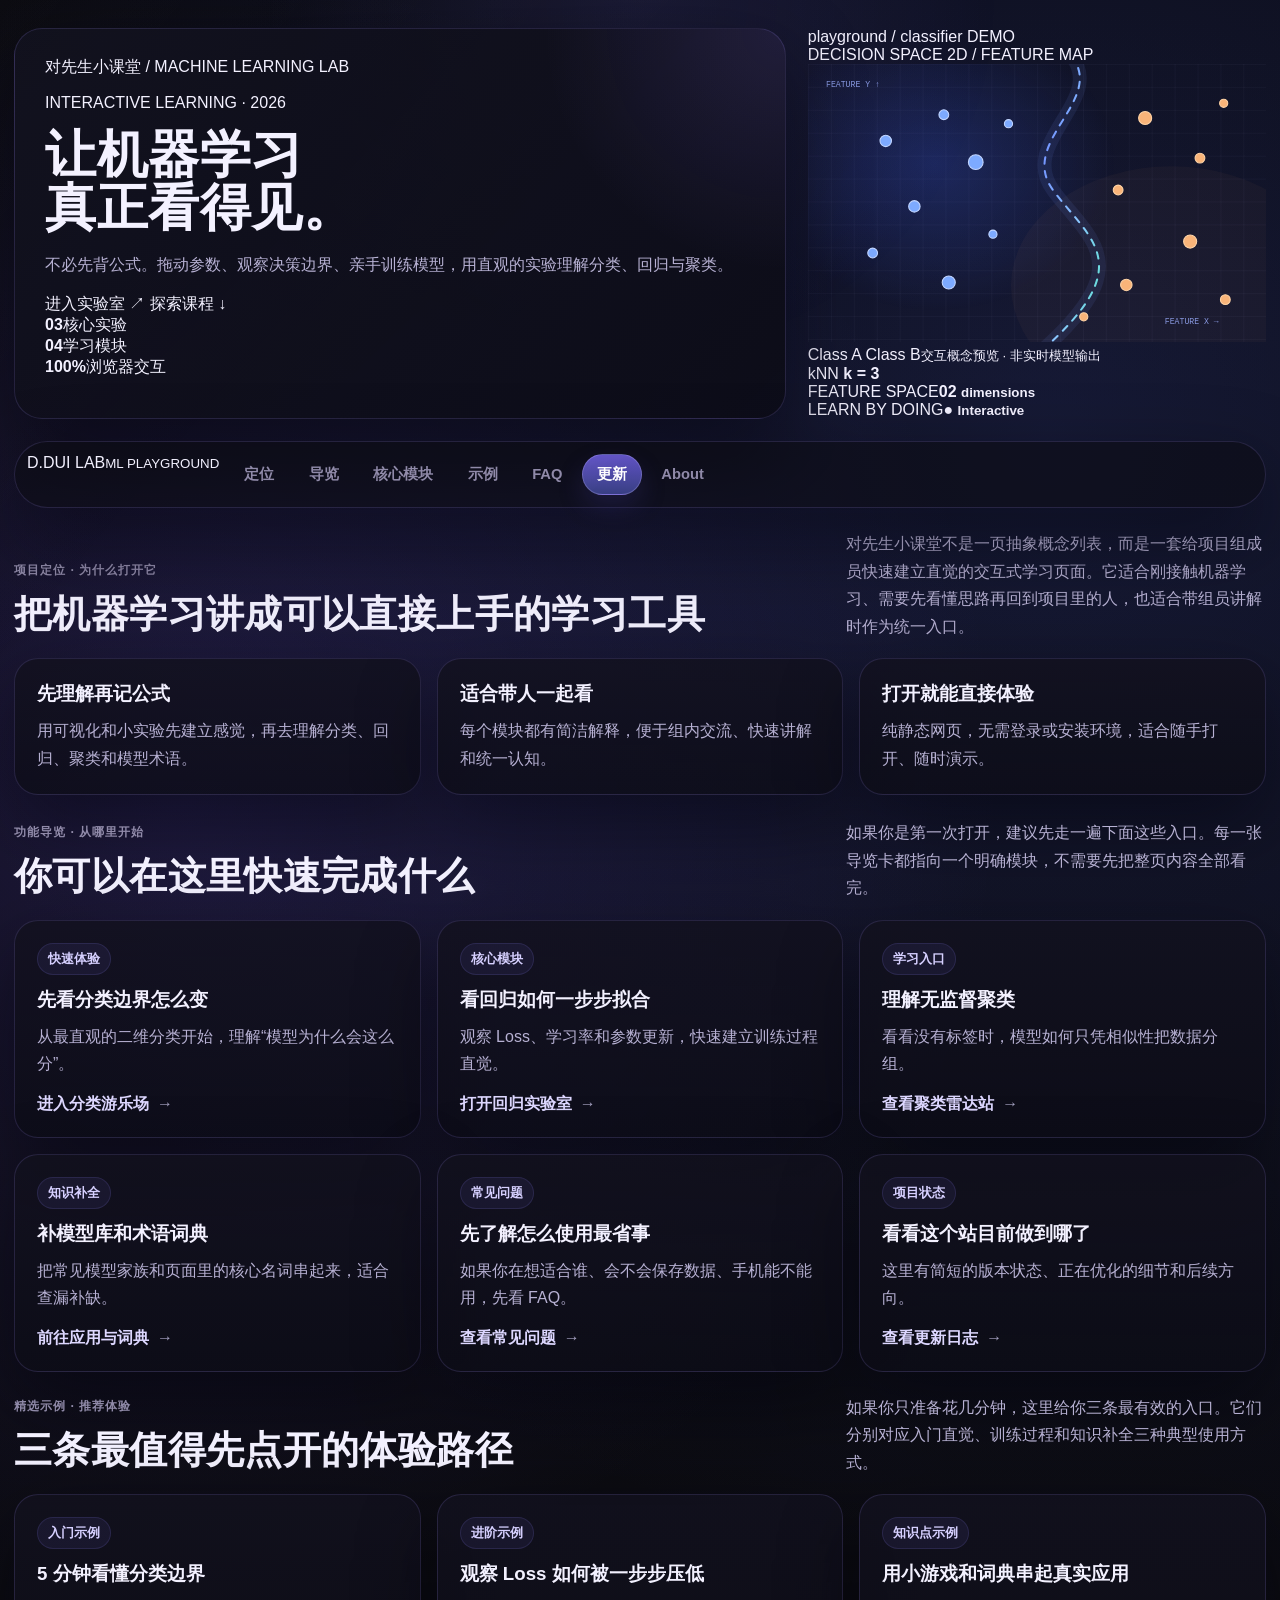
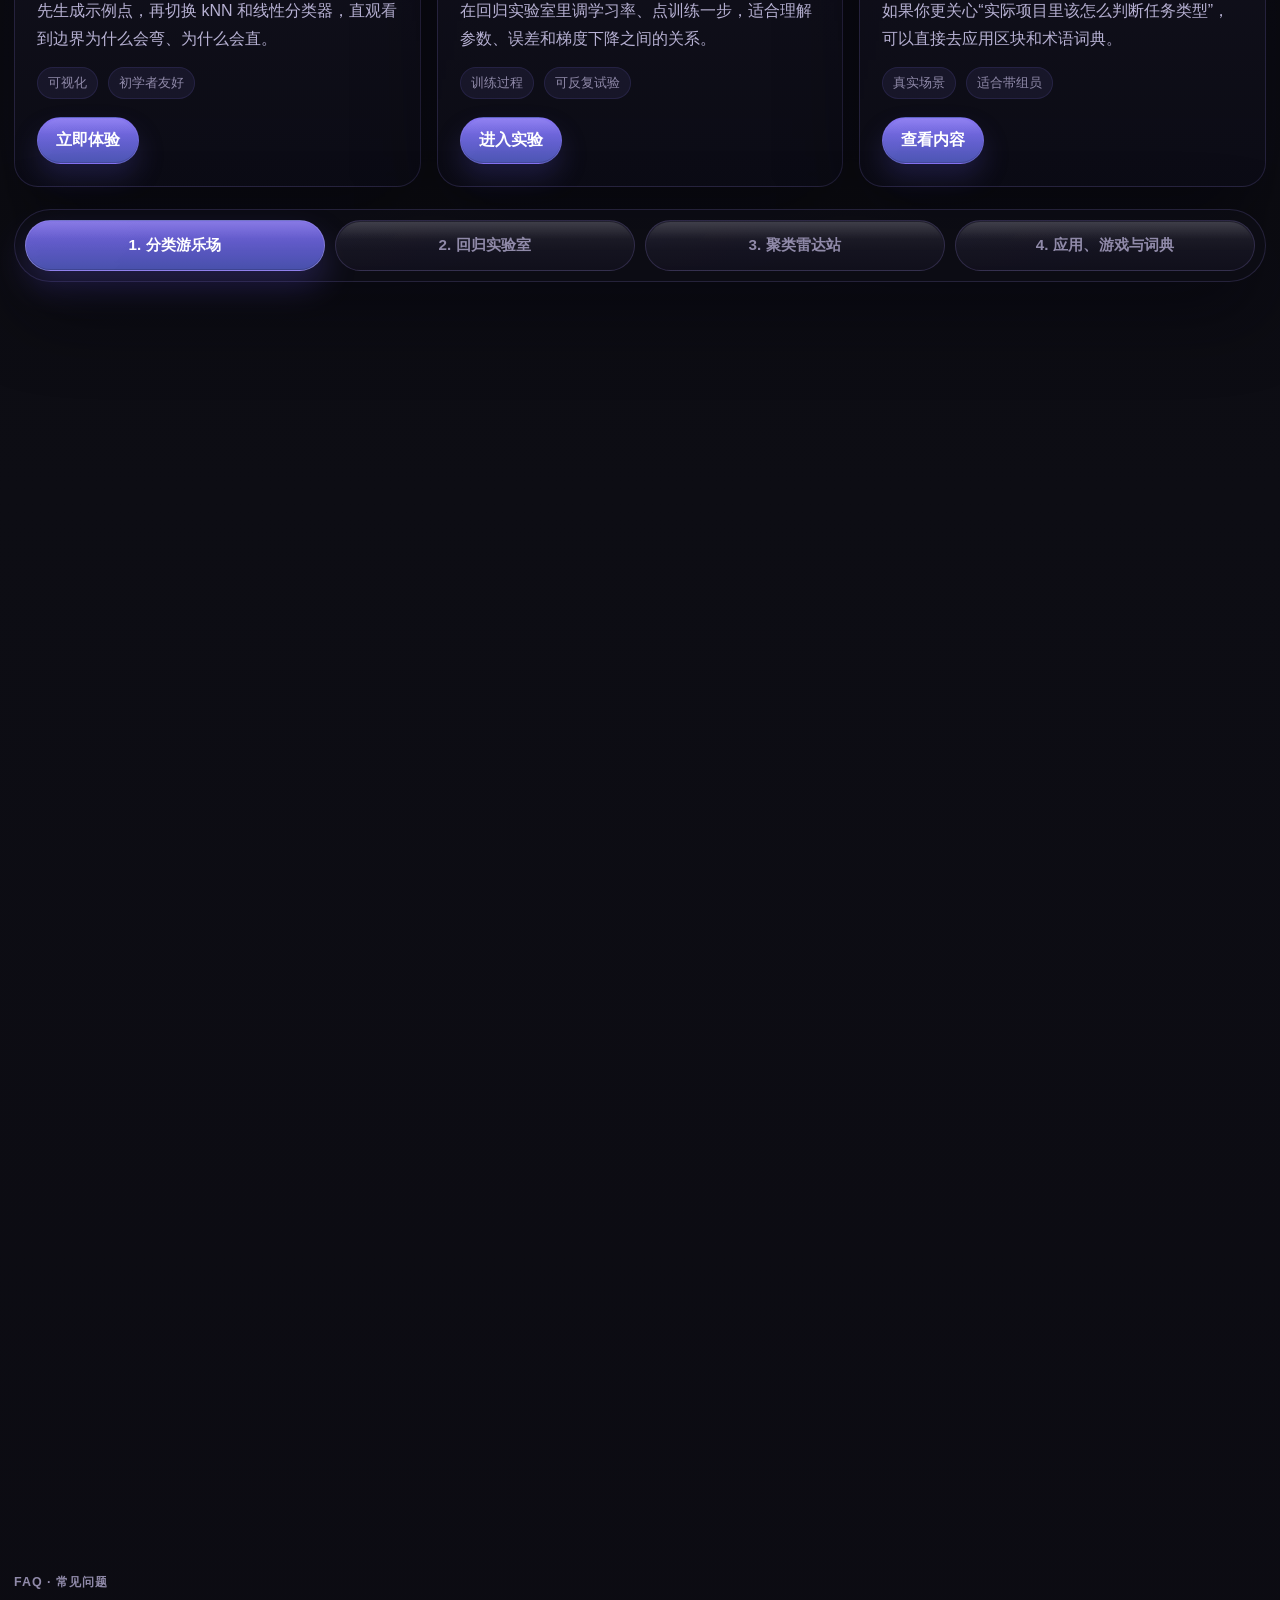
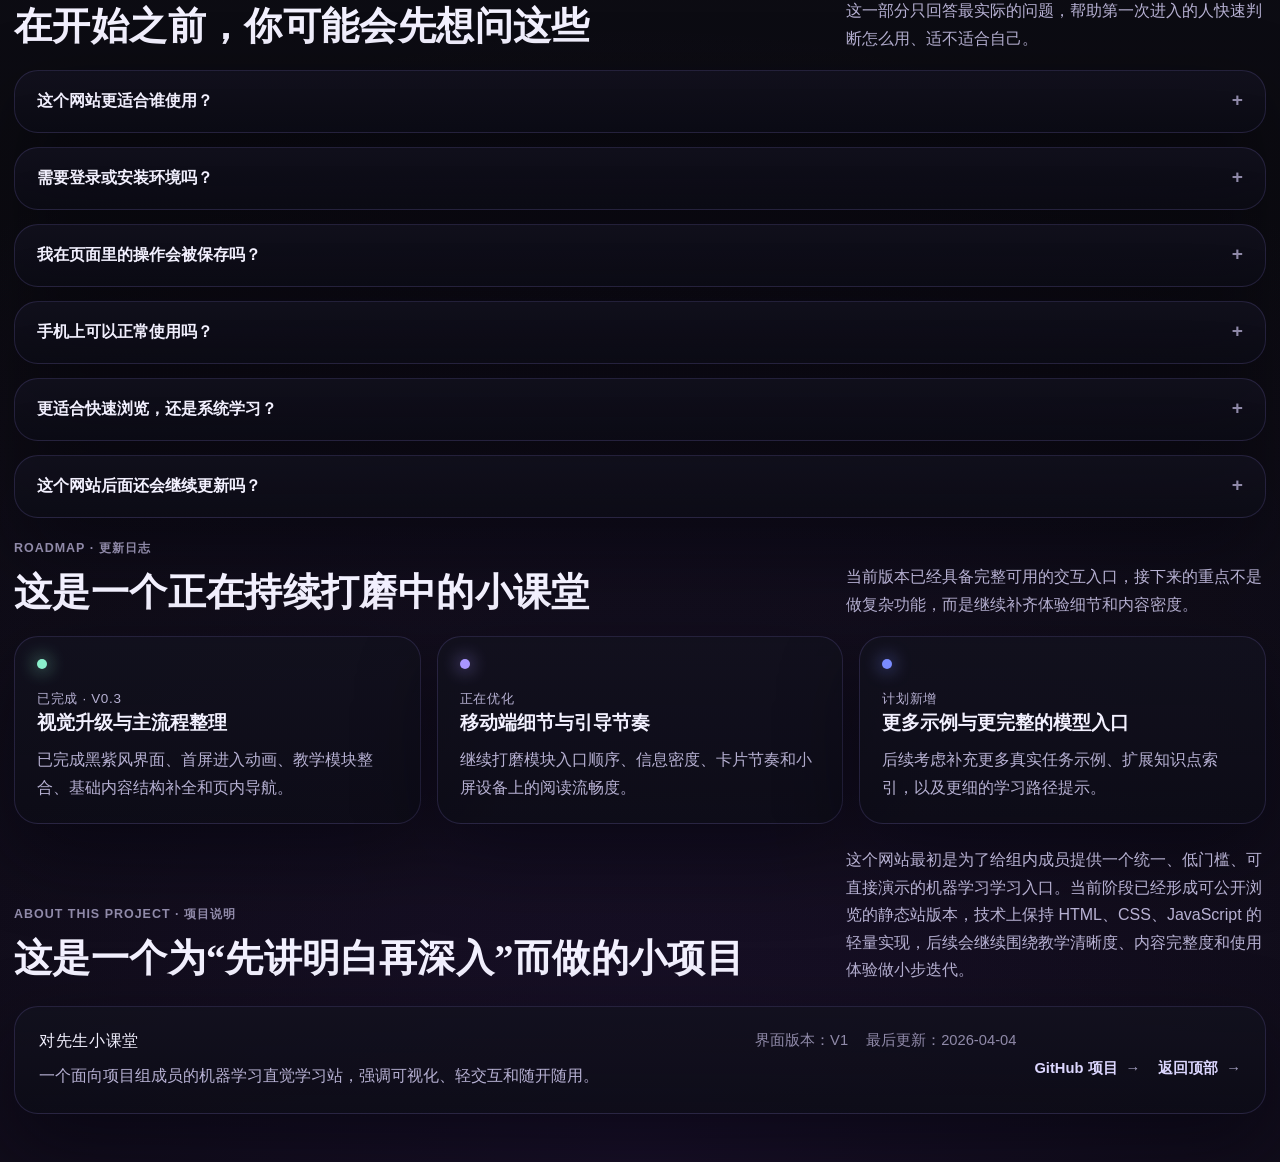
==== commit abde4dfe: "feat(ui): redesign homepage hero and add lab navigation" ====
--- a/index.html
+++ b/index.html
@@ -3,9 +3,12 @@
   <head>
     <meta charset="UTF-8" />
     <meta name="viewport" content="width=device-width, initial-scale=1.0" />
-    <title>对先生小课堂</title>
+    <title>对先生小课堂 | Machine Learning Lab</title>
+    <meta name="description" content="用交互式分类、回归与聚类实验直观理解机器学习。拖动参数，观察模型决策边界与训练过程。" />
+    <meta name="theme-color" content="#080d17" />
     <link rel="icon" type="image/png" href="./ml-favicon-option-3.png" />
     <link rel="stylesheet" href="styles.css" />
+    <link rel="stylesheet" href="lab-ui.css" />
   </head>
   <body>
     <div class="intro-overlay" id="introOverlay" aria-hidden="true">
@@ -19,46 +22,74 @@
     </div>
 
     <div class="page-shell" id="top">
-      <header class="hero">
+      <header class="hero" aria-label="机器学习实验室介绍">
         <div class="hero-copy">
-          <p class="eyebrow">Python 启动 · 浏览器交互 · 零额外依赖</p>
-          <h1>对先生小课堂</h1>
-          <p class="hero-lead">
-            这是对先生给组员做的机器学习学习用品。你不用先懂公式，先点、先看、先玩，再顺着解释去理解监督学习、回归、聚类、模型家族和真实应用；如果遇到名词卡住了，页面下方还有专门的名词词典。
-          </p>
-          <div class="hero-badges">
-            <span>分类</span>
-            <span>回归</span>
-            <span>聚类</span>
-            <span>模型库</span>
-            <span>应用判断小游戏</span>
-            <span>名词词典</span>
-          </div>
-        </div>
-        <aside class="hero-side">
-          <div class="hero-card">
-            <h2>3 步上手</h2>
-            <ol>
-              <li>先在每个模块里点“生成示例数据”。</li>
-              <li>再动滑块、点按钮，看图形如何变化。</li>
-              <li>最后读右侧解释，把图和概念对上。</li>
-            </ol>
-          </div>
-          <div class="hero-card">
-            <h2>给组员怎么用</h2>
-            <p>把它当成对先生给组员做的学习用品来用：先用模块建立直觉，再查模型和名词，最后回到项目任务里对应应用场景。</p>
-          </div>
-        </aside>
+          <div class="hero-kicker"><span class="hero-kicker__dot"></span> 对先生小课堂 <span class="hero-kicker__sep">/</span> MACHINE LEARNING LAB</div>
+          <p class="hero-edition">INTERACTIVE LEARNING · 2026</p>
+          <h1>让机器学习<br /><span class="hero-title-gradient">真正看得见。</span></h1>
+          <p class="hero-lead">不必先背公式。拖动参数、观察决策边界、亲手训练模型，用直观的实验理解分类、回归与聚类。</p>
+          <div class="hero-actions">
+            <a class="hero-cta hero-cta--primary" href="#classification" data-tab-target="classification">进入实验室 <span aria-hidden="true">↗</span></a>
+            <a class="hero-cta hero-cta--outline" href="#guide">探索课程 <span aria-hidden="true">↓</span></a>
+          </div>
+          <div class="hero-metrics" aria-label="平台功能概览">
+            <div><strong>03</strong><span>核心实验</span></div>
+            <div><strong>04</strong><span>学习模块</span></div>
+            <div><strong>100%</strong><span>浏览器交互</span></div>
+          </div>
+        </div>
+        <div class="hero-visual" aria-label="分类边界可视化示意">
+          <div class="hero-visual__top">
+            <div class="hero-visual__lights" aria-hidden="true"><i></i><i></i><i></i></div>
+            <span>playground / classifier</span>
+            <span class="hero-visual__state"><span></span> DEMO</span>
+          </div>
+          <div class="hero-visual__chart">
+            <div class="hero-visual__chart-label">DECISION SPACE <span>2D / FEATURE MAP</span></div>
+            <svg viewBox="0 0 560 340" role="img" aria-label="蓝色与橙色样本点被一条弯曲决策边界分开，仅为示意图">
+              <defs>
+                <pattern id="heroGrid" width="28" height="28" patternUnits="userSpaceOnUse"><path d="M 28 0 L 0 0 0 28" fill="none" stroke="#aab8e7" stroke-opacity=".095" stroke-width="1"/></pattern>
+                <linearGradient id="heroDivide" x1="0" y1="0" x2="1" y2="1"><stop offset="0" stop-color="#6a80ff"/><stop offset=".6" stop-color="#8bc7ff"/><stop offset="1" stop-color="#5de4cf"/></linearGradient>
+                <radialGradient id="heroZone"><stop offset="0" stop-color="#4167ff" stop-opacity=".24"/><stop offset="1" stop-color="#4167ff" stop-opacity="0"/></radialGradient>
+              </defs>
+              <rect width="560" height="340" fill="url(#heroGrid)" />
+              <ellipse cx="156" cy="122" rx="220" ry="180" fill="url(#heroZone)"/>
+              <ellipse cx="444" cy="271" rx="196" ry="146" fill="#fba66d" opacity=".035"/>
+              <path class="hero-visual__boundary-glow" d="M 322 -10 C 365 45, 255 95, 300 155 S 405 245, 286 350" fill="none" stroke="#7a9cff" stroke-width="17" opacity=".09"/>
+              <path class="hero-visual__boundary" d="M 322 -10 C 365 45, 255 95, 300 155 S 405 245, 286 350" fill="none" stroke="url(#heroDivide)" stroke-width="2.5" stroke-linecap="round" stroke-dasharray="8 9"/>
+              <g fill="#7daaff" stroke="#c3d6ff" stroke-width="1.3">
+                <circle class="hero-visual__point" cx="95" cy="94" r="7"/><circle class="hero-visual__point" cx="166" cy="62" r="6"/><circle class="hero-visual__point" cx="205" cy="120" r="9"/>
+                <circle class="hero-visual__point" cx="130" cy="174" r="7"/><circle class="hero-visual__point" cx="226" cy="208" r="5"/><circle class="hero-visual__point" cx="79" cy="231" r="6"/>
+                <circle class="hero-visual__point" cx="172" cy="267" r="8"/><circle class="hero-visual__point" cx="245" cy="73" r="5"/>
+              </g>
+              <g fill="#f9b479" stroke="#ffd4a7" stroke-width="1.3">
+                <circle class="hero-visual__point" cx="412" cy="66" r="8"/><circle class="hero-visual__point" cx="479" cy="115" r="6"/><circle class="hero-visual__point" cx="379" cy="154" r="6"/>
+                <circle class="hero-visual__point" cx="467" cy="217" r="8"/><circle class="hero-visual__point" cx="389" cy="270" r="7"/><circle class="hero-visual__point" cx="510" cy="288" r="6"/>
+                <circle class="hero-visual__point" cx="337" cy="309" r="5"/><circle class="hero-visual__point" cx="508" cy="48" r="5"/>
+              </g>
+              <g fill="#9cafff" font-family="monospace" font-size="10" opacity=".85"><text x="22" y="28">FEATURE Y ↑</text><text x="436" y="318">FEATURE X →</text></g>
+            </svg>
+          </div>
+          <div class="hero-visual__footer">
+            <div><span class="hero-visual__legend"><i class="legend-blue"></i> Class A <i class="legend-orange"></i> Class B</span><small>交互概念预览 · 非实时模型输出</small></div>
+            <span class="hero-visual__formula">kNN <b>k = 3</b></span>
+          </div>
+          <div class="hero-float hero-float--left"><span>FEATURE SPACE</span><strong>02 <small>dimensions</small></strong></div>
+          <div class="hero-float hero-float--right"><span>LEARN BY DOING</span><strong>● <small>Interactive</small></strong></div>
+        </div>
       </header>
 
       <nav class="page-nav" aria-label="页面导航">
-        <a class="page-nav__link" href="#positioning" data-section-link="positioning">定位</a>
+        <a class="nav-brand" href="#top" aria-label="返回网站顶部">
+          <span class="nav-brand__mark">D.</span><span class="nav-brand__text">DUI LAB<small>ML PLAYGROUND</small></span>
+        </a>
+        <div class="nav-links"><a class="page-nav__link" href="#positioning" data-section-link="positioning">定位</a>
         <a class="page-nav__link" href="#guide" data-section-link="guide">导览</a>
         <a class="page-nav__link" href="#modules" data-section-link="modules">核心模块</a>
         <a class="page-nav__link" href="#featured-examples" data-section-link="featured-examples">示例</a>
         <a class="page-nav__link" href="#faq" data-section-link="faq">FAQ</a>
         <a class="page-nav__link" href="#roadmap" data-section-link="roadmap">更新</a>
-        <a class="page-nav__link" href="#about" data-section-link="about">About</a>
+        <a class="page-nav__link" href="#about" data-section-link="about">About</a></div>
       </nav>
 
       <section id="positioning" class="content-section intro-section">
@@ -525,7 +556,7 @@
           <p class="site-footer__copy">一个面向项目组成员的机器学习直觉学习站，强调可视化、轻交互和随开随用。</p>
         </div>
         <div class="site-footer__meta">
-          <span>当前版本：v0.3</span>
+          <span>界面版本：V1</span>
           <span>最后更新：2026-04-04</span>
           <a class="inline-link" href="https://github.com/duixiansheng/ml-lazy-playground" target="_blank" rel="noreferrer">GitHub 项目</a>
           <a class="inline-link" href="#top">返回顶部</a>
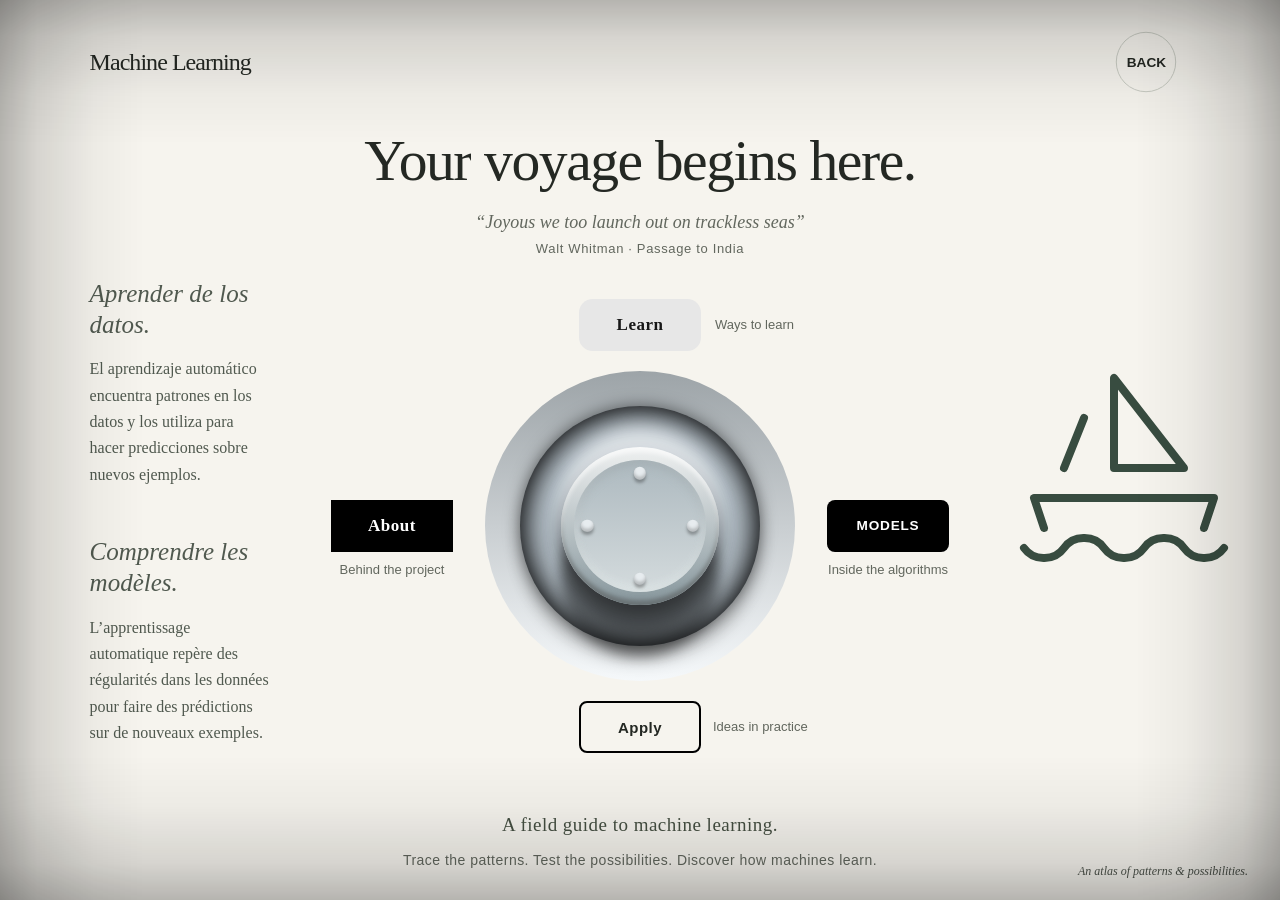
==== commit bad3dab6: "Redesign homepage with voyage cover and joystick navigation" ====
--- a/index.html
+++ b/index.html
@@ -1,569 +1,36 @@
-<!DOCTYPE html>
+<!doctype html>
 <html lang="zh-CN">
-  <head>
-    <meta charset="UTF-8" />
-    <meta name="viewport" content="width=device-width, initial-scale=1.0" />
-    <title>对先生小课堂 | Machine Learning Lab</title>
-    <meta name="description" content="用交互式分类、回归与聚类实验直观理解机器学习。拖动参数，观察模型决策边界与训练过程。" />
-    <meta name="theme-color" content="#080d17" />
-    <link rel="icon" type="image/png" href="./ml-favicon-option-3.png" />
-    <link rel="stylesheet" href="styles.css" />
-    <link rel="stylesheet" href="lab-ui.css" />
-  </head>
-  <body>
-    <div class="intro-overlay" id="introOverlay" aria-hidden="true">
-      <div class="intro-overlay__aurora"></div>
-      <div class="intro-overlay__grid"></div>
-      <div class="intro-overlay__content">
-        <span class="intro-overlay__eyebrow">Machine Learning Playground</span>
-        <h2 class="intro-overlay__title">对先生小课堂</h2>
-        <p class="intro-overlay__subtitle">从直觉开始理解分类、回归、聚类与常见模型。</p>
-      </div>
-    </div>
-
-    <div class="page-shell" id="top">
-      <header class="hero" aria-label="机器学习实验室介绍">
-        <div class="hero-copy">
-          <div class="hero-kicker"><span class="hero-kicker__dot"></span> 对先生小课堂 <span class="hero-kicker__sep">/</span> MACHINE LEARNING LAB</div>
-          <p class="hero-edition">INTERACTIVE LEARNING · 2026</p>
-          <h1>让机器学习<br /><span class="hero-title-gradient">真正看得见。</span></h1>
-          <p class="hero-lead">不必先背公式。拖动参数、观察决策边界、亲手训练模型，用直观的实验理解分类、回归与聚类。</p>
-          <div class="hero-actions">
-            <a class="hero-cta hero-cta--primary" href="#classification" data-tab-target="classification">进入实验室 <span aria-hidden="true">↗</span></a>
-            <a class="hero-cta hero-cta--outline" href="#guide">探索课程 <span aria-hidden="true">↓</span></a>
-          </div>
-          <div class="hero-metrics" aria-label="平台功能概览">
-            <div><strong>03</strong><span>核心实验</span></div>
-            <div><strong>04</strong><span>学习模块</span></div>
-            <div><strong>100%</strong><span>浏览器交互</span></div>
-          </div>
-        </div>
-        <div class="hero-visual" aria-label="分类边界可视化示意">
-          <div class="hero-visual__top">
-            <div class="hero-visual__lights" aria-hidden="true"><i></i><i></i><i></i></div>
-            <span>playground / classifier</span>
-            <span class="hero-visual__state"><span></span> DEMO</span>
-          </div>
-          <div class="hero-visual__chart">
-            <div class="hero-visual__chart-label">DECISION SPACE <span>2D / FEATURE MAP</span></div>
-            <svg viewBox="0 0 560 340" role="img" aria-label="蓝色与橙色样本点被一条弯曲决策边界分开，仅为示意图">
-              <defs>
-                <pattern id="heroGrid" width="28" height="28" patternUnits="userSpaceOnUse"><path d="M 28 0 L 0 0 0 28" fill="none" stroke="#aab8e7" stroke-opacity=".095" stroke-width="1"/></pattern>
-                <linearGradient id="heroDivide" x1="0" y1="0" x2="1" y2="1"><stop offset="0" stop-color="#6a80ff"/><stop offset=".6" stop-color="#8bc7ff"/><stop offset="1" stop-color="#5de4cf"/></linearGradient>
-                <radialGradient id="heroZone"><stop offset="0" stop-color="#4167ff" stop-opacity=".24"/><stop offset="1" stop-color="#4167ff" stop-opacity="0"/></radialGradient>
-              </defs>
-              <rect width="560" height="340" fill="url(#heroGrid)" />
-              <ellipse cx="156" cy="122" rx="220" ry="180" fill="url(#heroZone)"/>
-              <ellipse cx="444" cy="271" rx="196" ry="146" fill="#fba66d" opacity=".035"/>
-              <path class="hero-visual__boundary-glow" d="M 322 -10 C 365 45, 255 95, 300 155 S 405 245, 286 350" fill="none" stroke="#7a9cff" stroke-width="17" opacity=".09"/>
-              <path class="hero-visual__boundary" d="M 322 -10 C 365 45, 255 95, 300 155 S 405 245, 286 350" fill="none" stroke="url(#heroDivide)" stroke-width="2.5" stroke-linecap="round" stroke-dasharray="8 9"/>
-              <g fill="#7daaff" stroke="#c3d6ff" stroke-width="1.3">
-                <circle class="hero-visual__point" cx="95" cy="94" r="7"/><circle class="hero-visual__point" cx="166" cy="62" r="6"/><circle class="hero-visual__point" cx="205" cy="120" r="9"/>
-                <circle class="hero-visual__point" cx="130" cy="174" r="7"/><circle class="hero-visual__point" cx="226" cy="208" r="5"/><circle class="hero-visual__point" cx="79" cy="231" r="6"/>
-                <circle class="hero-visual__point" cx="172" cy="267" r="8"/><circle class="hero-visual__point" cx="245" cy="73" r="5"/>
-              </g>
-              <g fill="#f9b479" stroke="#ffd4a7" stroke-width="1.3">
-                <circle class="hero-visual__point" cx="412" cy="66" r="8"/><circle class="hero-visual__point" cx="479" cy="115" r="6"/><circle class="hero-visual__point" cx="379" cy="154" r="6"/>
-                <circle class="hero-visual__point" cx="467" cy="217" r="8"/><circle class="hero-visual__point" cx="389" cy="270" r="7"/><circle class="hero-visual__point" cx="510" cy="288" r="6"/>
-                <circle class="hero-visual__point" cx="337" cy="309" r="5"/><circle class="hero-visual__point" cx="508" cy="48" r="5"/>
-              </g>
-              <g fill="#9cafff" font-family="monospace" font-size="10" opacity=".85"><text x="22" y="28">FEATURE Y ↑</text><text x="436" y="318">FEATURE X →</text></g>
-            </svg>
-          </div>
-          <div class="hero-visual__footer">
-            <div><span class="hero-visual__legend"><i class="legend-blue"></i> Class A <i class="legend-orange"></i> Class B</span><small>交互概念预览 · 非实时模型输出</small></div>
-            <span class="hero-visual__formula">kNN <b>k = 3</b></span>
-          </div>
-          <div class="hero-float hero-float--left"><span>FEATURE SPACE</span><strong>02 <small>dimensions</small></strong></div>
-          <div class="hero-float hero-float--right"><span>LEARN BY DOING</span><strong>● <small>Interactive</small></strong></div>
-        </div>
-      </header>
-
-      <nav class="page-nav" aria-label="页面导航">
-        <a class="nav-brand" href="#top" aria-label="返回网站顶部">
-          <span class="nav-brand__mark">D.</span><span class="nav-brand__text">DUI LAB<small>ML PLAYGROUND</small></span>
-        </a>
-        <div class="nav-links"><a class="page-nav__link" href="#positioning" data-section-link="positioning">定位</a>
-        <a class="page-nav__link" href="#guide" data-section-link="guide">导览</a>
-        <a class="page-nav__link" href="#modules" data-section-link="modules">核心模块</a>
-        <a class="page-nav__link" href="#featured-examples" data-section-link="featured-examples">示例</a>
-        <a class="page-nav__link" href="#faq" data-section-link="faq">FAQ</a>
-        <a class="page-nav__link" href="#roadmap" data-section-link="roadmap">更新</a>
-        <a class="page-nav__link" href="#about" data-section-link="about">About</a></div>
-      </nav>
-
-      <section id="positioning" class="content-section intro-section">
-        <div class="section-head">
-          <div>
-            <p class="section-tag">项目定位 · 为什么打开它</p>
-            <h2>把机器学习讲成可以直接上手的学习工具</h2>
-          </div>
-          <p class="section-copy">
-            对先生小课堂不是一页抽象概念列表，而是一套给项目组成员快速建立直觉的交互式学习页面。它适合刚接触机器学习、需要先看懂思路再回到项目里的人，也适合带组员讲解时作为统一入口。
-          </p>
-        </div>
-        <div class="feature-strip">
-          <article class="feature-chip">
-            <h3>先理解再记公式</h3>
-            <p>用可视化和小实验先建立感觉，再去理解分类、回归、聚类和模型术语。</p>
-          </article>
-          <article class="feature-chip">
-            <h3>适合带人一起看</h3>
-            <p>每个模块都有简洁解释，便于组内交流、快速讲解和统一认知。</p>
-          </article>
-          <article class="feature-chip">
-            <h3>打开就能直接体验</h3>
-            <p>纯静态网页，无需登录或安装环境，适合随手打开、随时演示。</p>
-          </article>
-        </div>
-      </section>
-
-      <section id="guide" class="content-section">
-        <div class="section-head">
-          <div>
-            <p class="section-tag">功能导览 · 从哪里开始</p>
-            <h2>你可以在这里快速完成什么</h2>
-          </div>
-          <p class="section-copy">
-            如果你是第一次打开，建议先走一遍下面这些入口。每一张导览卡都指向一个明确模块，不需要先把整页内容全部看完。
-          </p>
-        </div>
-        <div class="guide-grid">
-          <article class="guide-card">
-            <span class="app-tag">快速体验</span>
-            <h3>先看分类边界怎么变</h3>
-            <p>从最直观的二维分类开始，理解“模型为什么会这么分”。</p>
-            <a class="inline-link" href="#classification" data-tab-target="classification">进入分类游乐场</a>
-          </article>
-          <article class="guide-card">
-            <span class="app-tag">核心模块</span>
-            <h3>看回归如何一步步拟合</h3>
-            <p>观察 Loss、学习率和参数更新，快速建立训练过程直觉。</p>
-            <a class="inline-link" href="#regression" data-tab-target="regression">打开回归实验室</a>
-          </article>
-          <article class="guide-card">
-            <span class="app-tag">学习入口</span>
-            <h3>理解无监督聚类</h3>
-            <p>看看没有标签时，模型如何只凭相似性把数据分组。</p>
-            <a class="inline-link" href="#clustering" data-tab-target="clustering">查看聚类雷达站</a>
-          </article>
-          <article class="guide-card">
-            <span class="app-tag">知识补全</span>
-            <h3>补模型库和术语词典</h3>
-            <p>把常见模型家族和页面里的核心名词串起来，适合查漏补缺。</p>
-            <a class="inline-link" href="#applications" data-tab-target="applications">前往应用与词典</a>
-          </article>
-          <article class="guide-card">
-            <span class="app-tag">常见问题</span>
-            <h3>先了解怎么使用最省事</h3>
-            <p>如果你在想适合谁、会不会保存数据、手机能不能用，先看 FAQ。</p>
-            <a class="inline-link" href="#faq">查看常见问题</a>
-          </article>
-          <article class="guide-card">
-            <span class="app-tag">项目状态</span>
-            <h3>看看这个站目前做到哪了</h3>
-            <p>这里有简短的版本状态、正在优化的细节和后续方向。</p>
-            <a class="inline-link" href="#roadmap">查看更新日志</a>
-          </article>
-        </div>
-      </section>
-
-      <section id="featured-examples" class="content-section">
-        <div class="section-head">
-          <div>
-            <p class="section-tag">精选示例 · 推荐体验</p>
-            <h2>三条最值得先点开的体验路径</h2>
-          </div>
-          <p class="section-copy">
-            如果你只准备花几分钟，这里给你三条最有效的入口。它们分别对应入门直觉、训练过程和知识补全三种典型使用方式。
-          </p>
-        </div>
-        <div class="example-grid">
-          <article class="example-card">
-            <span class="app-tag">入门示例</span>
-            <h3>5 分钟看懂分类边界</h3>
-            <p>先生成示例点，再切换 kNN 和线性分类器，直观看到边界为什么会弯、为什么会直。</p>
-            <div class="example-meta">
-              <span>可视化</span>
-              <span>初学者友好</span>
-            </div>
-            <a class="button-link" href="#classification" data-tab-target="classification">立即体验</a>
-          </article>
-          <article class="example-card">
-            <span class="app-tag">进阶示例</span>
-            <h3>观察 Loss 如何被一步步压低</h3>
-            <p>在回归实验室里调学习率、点训练一步，适合理解参数、误差和梯度下降之间的关系。</p>
-            <div class="example-meta">
-              <span>训练过程</span>
-              <span>可反复试验</span>
-            </div>
-            <a class="button-link" href="#regression" data-tab-target="regression">进入实验</a>
-          </article>
-          <article class="example-card">
-            <span class="app-tag">知识点示例</span>
-            <h3>用小游戏和词典串起真实应用</h3>
-            <p>如果你更关心“实际项目里该怎么判断任务类型”，可以直接去应用区块和术语词典。</p>
-            <div class="example-meta">
-              <span>真实场景</span>
-              <span>适合带组员</span>
-            </div>
-            <a class="button-link" href="#applications" data-tab-target="applications">查看内容</a>
-          </article>
-        </div>
-      </section>
-
-      <section id="modules" class="content-section module-shell">
-      <nav class="tab-bar" aria-label="教学模块">
-        <button class="tab-button active" data-tab="classification">1. 分类游乐场</button>
-        <button class="tab-button" data-tab="regression">2. 回归实验室</button>
-        <button class="tab-button" data-tab="clustering">3. 聚类雷达站</button>
-        <button class="tab-button" data-tab="applications">4. 应用、游戏与词典</button>
-      </nav>
-
-      <main>
-        <section id="classification" class="tab-panel active">
-          <div class="section-head">
-            <div>
-              <p class="section-tag">监督学习 · 分类</p>
-              <h2>分类游乐场</h2>
-            </div>
-            <p class="section-copy">
-              你可以自己点数据点，扮演“老师”给模型示例，再看模型如何画出分类边界。这一块适合对先生带组员讲“模型为什么会这么分”。
-            </p>
-          </div>
-          <div class="panel-grid">
-            <article class="panel control-panel">
-              <h3>操作面板</h3>
-              <label class="field">
-                <span>数据工具</span>
-                <select id="classTool">
-                  <option value="A">添加蓝色类</option>
-                  <option value="B">添加橙色类</option>
-                  <option value="inspect">点击查看预测</option>
-                </select>
-              </label>
-              <label class="field">
-                <span>模型</span>
-                <select id="classModel">
-                  <option value="knn">k 近邻 kNN</option>
-                  <option value="linear">线性分类器</option>
-                </select>
-              </label>
-              <label class="field">
-                <span>k 值 <strong id="knnValue">3</strong></span>
-                <input id="knnSlider" type="range" min="1" max="9" step="2" value="3" />
-              </label>
-              <div class="button-row">
-                <button id="classSampleBtn">生成示例数据</button>
-                <button id="classClearBtn" class="secondary">清空</button>
-              </div>
-              <div class="micro-note">
-                <p>建议先生成示例数据，再把模型从 kNN 切到线性分类器，感受“弯边界”和“直边界”的区别。</p>
-              </div>
-            </article>
-
-            <article class="panel canvas-panel">
-              <h3>可视化画布</h3>
-              <canvas id="classificationCanvas" width="680" height="440"></canvas>
-              <div class="legend">
-                <span><i class="dot dot-a"></i> 蓝色类</span>
-                <span><i class="dot dot-b"></i> 橙色类</span>
-                <span><i class="dot dot-query"></i> 预测点</span>
-              </div>
-            </article>
-
-            <article class="panel explain-panel">
-              <h3>详细解释</h3>
-              <div id="classificationExplain"></div>
-            </article>
-          </div>
-        </section>
-
-        <section id="regression" class="tab-panel">
-          <div class="section-head">
-            <div>
-              <p class="section-tag">监督学习 · 回归</p>
-              <h2>回归实验室</h2>
-            </div>
-            <p class="section-copy">
-              这里演示“用一条线去逼近一堆点”。你会看到梯度下降如何一步步降低误差，适合组员快速建立参数和训练过程的直觉。
-            </p>
-          </div>
-          <div class="panel-grid">
-            <article class="panel control-panel">
-              <h3>操作面板</h3>
-              <label class="field">
-                <span>学习率 <strong id="learningRateValue">0.04</strong></span>
-                <input id="learningRateSlider" type="range" min="1" max="20" step="1" value="4" />
-              </label>
-              <label class="field">
-                <span>噪声强度 <strong id="noiseValue">1.4</strong></span>
-                <input id="noiseSlider" type="range" min="0" max="30" step="1" value="14" />
-              </label>
-              <div class="button-row">
-                <button id="regressionSampleBtn">生成示例数据</button>
-                <button id="regressionStepBtn">训练一步</button>
-              </div>
-              <div class="button-row">
-                <button id="regressionAutoBtn">自动训练</button>
-                <button id="regressionResetBtn" class="secondary">重置模型</button>
-              </div>
-              <div class="micro-note">
-                <p>重点看 Loss 是否下降。学习率太小会学得慢，太大可能来回震荡。</p>
-              </div>
-            </article>
-
-            <article class="panel canvas-panel">
-              <h3>可视化画布</h3>
-              <canvas id="regressionCanvas" width="680" height="440"></canvas>
-              <div class="stat-row">
-                <div class="stat-card">
-                  <span>斜率 w</span>
-                  <strong id="weightValue">0.00</strong>
-                </div>
-                <div class="stat-card">
-                  <span>截距 b</span>
-                  <strong id="biasValue">0.00</strong>
-                </div>
-                <div class="stat-card">
-                  <span>损失 Loss</span>
-                  <strong id="lossValue">0.00</strong>
-                </div>
-              </div>
-            </article>
-
-            <article class="panel explain-panel">
-              <h3>详细解释</h3>
-              <div id="regressionExplain"></div>
-            </article>
-          </div>
-        </section>
-
-        <section id="clustering" class="tab-panel">
-          <div class="section-head">
-            <div>
-              <p class="section-tag">无监督学习 · 聚类</p>
-              <h2>聚类雷达站</h2>
-            </div>
-            <p class="section-copy">
-              这里没有正确答案标签，模型只能靠“距离近不近”自己把数据分成几堆。对先生可以用它给组员讲“没有标签时模型还能做什么”。
-            </p>
-          </div>
-          <div class="panel-grid">
-            <article class="panel control-panel">
-              <h3>操作面板</h3>
-              <label class="field">
-                <span>聚类数 K</span>
-                <select id="clusterK">
-                  <option value="2">2</option>
-                  <option value="3" selected>3</option>
-                  <option value="4">4</option>
-                </select>
-              </label>
-              <div class="button-row">
-                <button id="clusterSampleBtn">生成示例数据</button>
-                <button id="clusterInitBtn">初始化中心</button>
-              </div>
-              <div class="button-row">
-                <button id="clusterStepBtn">执行一步</button>
-                <button id="clusterAutoBtn">自动迭代</button>
-              </div>
-              <div class="micro-note">
-                <p>观察两件事：每个点先找最近中心，中心再移动到这一组点的平均位置。</p>
-              </div>
-            </article>
-
-            <article class="panel canvas-panel">
-              <h3>可视化画布</h3>
-              <canvas id="clusteringCanvas" width="680" height="440"></canvas>
-              <div class="legend">
-                <span><i class="dot dot-c1"></i> 簇 1</span>
-                <span><i class="dot dot-c2"></i> 簇 2</span>
-                <span><i class="dot dot-c3"></i> 簇 3</span>
-                <span><i class="dot dot-c4"></i> 簇 4</span>
-              </div>
-            </article>
-
-            <article class="panel explain-panel">
-              <h3>详细解释</h3>
-              <div id="clusteringExplain"></div>
-            </article>
-          </div>
-        </section>
-
-        <section id="applications" class="tab-panel">
-          <div class="section-head">
-            <div>
-              <p class="section-tag">真实应用 · 任务判断</p>
-              <h2>应用、小游戏与名词词典</h2>
-            </div>
-            <p class="section-copy">
-              最后一部分把前面的概念落到真实世界里，再用一个小游戏帮你分清“这题该用哪种机器学习思路”，补上常见模型库，最后再把常见名词全部拆成大白话。
-            </p>
-          </div>
-
-          <article class="panel long-panel">
-            <h3>常见模型库</h3>
-            <p class="section-copy glossary-copy">
-              这一块专门给组员看“机器学习到底有哪些常见模型”。不用一开始就背公式，先知道每类模型大概擅长什么、什么时候会用到。
-            </p>
-            <div class="glossary-grid" id="modelCards"></div>
-          </article>
-
-          <div class="app-card-grid" id="applicationCards"></div>
-
-          <div class="quiz-layout">
-            <article class="panel">
-              <h3>懒人挑战赛</h3>
-              <p class="quiz-intro">
-                规则很简单：看到一个真实场景，选你觉得最合适的机器学习任务类型。答完后，右侧会告诉你为什么。
-              </p>
-              <div class="quiz-box">
-                <p class="quiz-label">当前题目</p>
-                <h4 id="quizQuestion"></h4>
-                <div class="quiz-options" id="quizOptions"></div>
-                <div class="button-row">
-                  <button id="quizSubmitBtn">提交答案</button>
-                  <button id="quizNextBtn" class="secondary">下一题</button>
-                </div>
-              </div>
-            </article>
-
-            <article class="panel explain-panel">
-              <h3>答案解析</h3>
-              <div id="quizExplain"></div>
-            </article>
-          </div>
-
-          <article class="panel long-panel">
-            <h3>给初学者的超短总结</h3>
-            <div class="summary-grid">
-              <div>
-                <h4>分类</h4>
-                <p>已经知道类别名字，让模型学会“把新东西分到哪个桶里”。</p>
-              </div>
-              <div>
-                <h4>回归</h4>
-                <p>目标不是分类，而是预测一个连续数值，比如价格、温度、产量。</p>
-              </div>
-              <div>
-                <h4>聚类</h4>
-                <p>没有标准答案，先让模型自己发现“哪些东西看起来像一伙”。</p>
-              </div>
-              <div>
-                <h4>分割</h4>
-                <p>给图像里每个像素分配类别，常用于遥感、医学影像、自动驾驶。</p>
-              </div>
-            </div>
-          </article>
-
-          <article class="panel long-panel">
-            <h3>对先生词典</h3>
-            <p class="section-copy glossary-copy">
-              这一页出现过的机器学习术语，基本都能在这里查到。适合组员碰到名词时直接往下翻，不用来回搜资料。
-            </p>
-            <div class="glossary-grid" id="glossaryCards"></div>
-          </article>
-        </section>
-      </main>
-      </section>
-
-      <section id="faq" class="content-section">
-        <div class="section-head">
-          <div>
-            <p class="section-tag">FAQ · 常见问题</p>
-            <h2>在开始之前，你可能会先想问这些</h2>
-          </div>
-          <p class="section-copy">
-            这一部分只回答最实际的问题，帮助第一次进入的人快速判断怎么用、适不适合自己。
-          </p>
-        </div>
-        <div class="faq-list">
-          <details class="faq-item">
-            <summary>这个网站更适合谁使用？</summary>
-            <p>适合刚接触机器学习、需要先建立直觉的人，也适合项目负责人或组内同学拿它做快速讲解和统一理解。</p>
-          </details>
-          <details class="faq-item">
-            <summary>需要登录或安装环境吗？</summary>
-            <p>不需要。它是一个纯静态网页，打开就能用，所有交互都在浏览器本地完成。</p>
-          </details>
-          <details class="faq-item">
-            <summary>我在页面里的操作会被保存吗？</summary>
-            <p>当前不会。这里更像一个随开随用的学习游乐场，刷新后会回到默认状态。</p>
-          </details>
-          <details class="faq-item">
-            <summary>手机上可以正常使用吗？</summary>
-            <p>可以浏览和基础操作，页面已经做了移动端排版适配；如果想更舒适地看图和讲解，桌面端体验会更完整。</p>
-          </details>
-          <details class="faq-item">
-            <summary>更适合快速浏览，还是系统学习？</summary>
-            <p>两种都可以。你可以只挑一个模块快速体验，也可以按分类、回归、聚类、应用与词典的顺序完整走一遍。</p>
-          </details>
-          <details class="faq-item">
-            <summary>这个网站后面还会继续更新吗？</summary>
-            <p>会。当前版本已经具备完整的入门教学路径，后续会继续补内容深度、细节体验和更多示例。</p>
-          </details>
-        </div>
-      </section>
-
-      <section id="roadmap" class="content-section">
-        <div class="section-head">
-          <div>
-            <p class="section-tag">Roadmap · 更新日志</p>
-            <h2>这是一个正在持续打磨中的小课堂</h2>
-          </div>
-          <p class="section-copy">
-            当前版本已经具备完整可用的交互入口，接下来的重点不是做复杂功能，而是继续补齐体验细节和内容密度。
-          </p>
-        </div>
-        <div class="roadmap-grid">
-          <article class="roadmap-card">
-            <span class="status-dot status-done"></span>
-            <p class="roadmap-label">已完成 · v0.3</p>
-            <h3>视觉升级与主流程整理</h3>
-            <p>已完成黑紫风界面、首屏进入动画、教学模块整合、基础内容结构补全和页内导航。</p>
-          </article>
-          <article class="roadmap-card">
-            <span class="status-dot status-progress"></span>
-            <p class="roadmap-label">正在优化</p>
-            <h3>移动端细节与引导节奏</h3>
-            <p>继续打磨模块入口顺序、信息密度、卡片节奏和小屏设备上的阅读流畅度。</p>
-          </article>
-          <article class="roadmap-card">
-            <span class="status-dot status-next"></span>
-            <p class="roadmap-label">计划新增</p>
-            <h3>更多示例与更完整的模型入口</h3>
-            <p>后续考虑补充更多真实任务示例、扩展知识点索引，以及更细的学习路径提示。</p>
-          </article>
-        </div>
-      </section>
-
-      <section id="about" class="content-section">
-        <div class="section-head">
-          <div>
-            <p class="section-tag">About This Project · 项目说明</p>
-            <h2>这是一个为“先讲明白再深入”而做的小项目</h2>
-          </div>
-          <p class="section-copy">
-            这个网站最初是为了给组内成员提供一个统一、低门槛、可直接演示的机器学习学习入口。当前阶段已经形成可公开浏览的静态站版本，技术上保持 HTML、CSS、JavaScript 的轻量实现，后续会继续围绕教学清晰度、内容完整度和使用体验做小步迭代。
-          </p>
-        </div>
-      </section>
-
-      <footer class="site-footer">
-        <div>
-          <p class="site-footer__title">对先生小课堂</p>
-          <p class="site-footer__copy">一个面向项目组成员的机器学习直觉学习站，强调可视化、轻交互和随开随用。</p>
-        </div>
-        <div class="site-footer__meta">
-          <span>界面版本：V1</span>
-          <span>最后更新：2026-04-04</span>
-          <a class="inline-link" href="https://github.com/duixiansheng/ml-lazy-playground" target="_blank" rel="noreferrer">GitHub 项目</a>
-          <a class="inline-link" href="#top">返回顶部</a>
-        </div>
-      </footer>
-    </div>
-
-    <script src="app.js"></script>
-  </body>
-</html>
+<head>
+<meta charset="utf-8"><meta name="viewport" content="width=device-width,initial-scale=1">
+<meta name="theme-color" content="#f6f4ee"><title>Machine Learning</title>
+<link rel="icon" href="./ml-favicon-option-3.png">
+<style>
+:root{color-scheme:light;background:#f6f4ee;color:#242823;font-family:"Segoe UI","Microsoft YaHei",sans-serif}*{box-sizing:border-box}body{margin:0}a{color:inherit;text-decoration:none}a:focus-visible{outline:2px solid #445b4a;outline-offset:9px}::selection{background:#d4ddcf} .shell{max-width:1600px;margin:auto;min-height:100svh;padding:36px clamp(24px,7vw,112px);display:flex;flex-direction:column}header{display:flex;align-items:center;justify-content:space-between;gap:24px}.wordmark{font:24px Georgia,serif;letter-spacing:-.04em}.back{font-size:13px;color:#62675e;padding:10px 0}.back:hover{color:#242823}main{flex:1;display:flex;flex-direction:column;justify-content:center;padding:72px 0 88px}h1{font-size:clamp(26px,3vw,42px);font-weight:400;letter-spacing:.02em;margin:0 0 clamp(42px,7vh,72px)}.menu{display:grid;grid-template-columns:1fr 1fr;column-gap:clamp(40px,9vw,140px)}.entry{display:flex;align-items:center;justify-content:space-between;gap:20px;min-height:145px;border-top:1px solid #cfd1c7;font-size:clamp(30px,4vw,56px);font-weight:400;letter-spacing:.04em}.entry:nth-last-child(-n+2){border-bottom:1px solid #cfd1c7}.entry .label{transition:transform .35s cubic-bezier(.16,1,.3,1)}.entry svg{width:32px;height:32px;flex:none;stroke-width:1.2;transition:transform .35s cubic-bezier(.16,1,.3,1)}.entry:hover .label{transform:translateY(-4px)}.entry:hover svg{transform:translate(5px,-5px)}.entry:hover{color:#52664f}.entry.featured{color:#476147}.entry.featured svg{color:#476147}footer{display:flex;justify-content:space-between;color:#6a7065;font-size:12px;letter-spacing:.04em}.detail p{color:#62675e;font-size:16px;line-height:1.8}.detail h1{margin-bottom:24px}.detail .return{display:inline-block;margin-top:32px;border-bottom:1px solid #596b53;padding-bottom:6px}.detail{max-width:800px}.detail[hidden],.home[hidden]{display:none}
+@media(min-width:1100px){.entry{min-height:170px}}@media(max-width:660px){.shell{padding:24px}.wordmark{font-size:21px}main{padding:64px 0}.menu{grid-template-columns:1fr}.entry{font-size:32px;min-height:102px}.entry:nth-last-child(-n+2){border-bottom:0}.entry:last-child{border-bottom:1px solid #cfd1c7}.entry svg{width:26px;height:26px}h1{font-size:27px;margin-bottom:36px}footer{font-size:11px}}@media(prefers-reduced-motion:reduce){.entry .label,.entry svg{transition:none}}
+</style>
+<link rel="stylesheet" href="./joystick.css">
+<link rel="stylesheet" href="./navigation-refinement.css">
+<link rel="stylesheet" href="./home-details.css">
+</head>
+<body><script src="./cover-dissolve.js"></script><div class="shell">
+<header><a class="wordmark" href="./index.html" lang="en">Machine Learning</a><a class="back button--fenrir" href="./cover-preview.html" aria-label="返回封面"><svg aria-hidden="true" class="progress" viewBox="0 0 70 70"><circle class="progress__circle" cx="35" cy="35" r="32.5"/><circle class="progress__path" cx="35" cy="35" r="32.5" pathLength="1"/></svg><span>Back</span></a></header>
+<main>
+<section class="home" aria-label="学习导航"><h1 lang="en"><span class="title-word"><span style="--i:0">Your</span></span> <span class="title-word"><span style="--i:1">voyage</span></span> <span class="title-word"><span style="--i:2">begins</span></span> <span class="title-word"><span style="--i:3">here.</span></span></h1><p class="voyage-quote" lang="en">“Joyous we too launch out on trackless seas”<a href="https://web.english.upenn.edu/~cavitch/pdf-library/Whitman_Leaves_1891_92_edition.pdf" target="_blank" rel="noopener">Walt Whitman · Passage to India</a></p><aside class="language-notes" aria-label="机器学习简介"><section lang="es"><h2>Aprender de los datos.</h2><p>El aprendizaje automático encuentra patrones en los datos y los utiliza para hacer predicciones sobre nuevos ejemplos.</p></section><section lang="fr"><h2>Comprendre les modèles.</h2><p>L’apprentissage automatique repère des régularités dans les données pour faire des prédictions sur de nouveaux exemples.</p></section></aside><figure class="neural-mark sailing-mark"><svg
+  xmlns="http://www.w3.org/2000/svg"
+  width="280"
+  height="280"
+  viewBox="0 0 24 26" role="img" aria-label="漂浮在海浪上的帆船"
+  fill="none"
+  stroke="currentColor"
+  stroke-width=".8"
+  stroke-linecap="round"
+  stroke-linejoin="round"
+>
+<g class="boat-waves"><path d="M2 20a2.4 2.4 0 0 0 2 1a2.4 2.4 0 0 0 2 -1a2.4 2.4 0 0 1 2 -1a2.4 2.4 0 0 1 2 1a2.4 2.4 0 0 0 2 1a2.4 2.4 0 0 0 2 -1a2.4 2.4 0 0 1 2 -1a2.4 2.4 0 0 1 2 1a2.4 2.4 0 0 0 2 1a2.4 2.4 0 0 0 2 -1" /></g><g class="boat-hull"><path d="M4 18l-1 -3h18l-1 3" /><path d="M11 12h7l-7 -9v9" /><path d="M8 7l-2 5" /></g></svg></figure><nav class="row" aria-label="方向导航"><div class="container"><div class="around" aria-hidden="true"><div class="handle"><div class="button-wrapper"><div class="inside"><i class="dot"></i><i class="dot"></i><i class="dot"></i><i class="dot"></i></div></div></div></div><a class="direction t1 button--bestia" href="?page=learning" lang="en" aria-label="Learn · 学习方式"><i class="button__bg" aria-hidden="true"></i><span>Learn</span><small>Ways to learn</small></a><a class="direction t2 model-link" href="?page=models" lang="en" aria-label="Models · 常见模型"><span class="model-effect"><span>Models</span></span><small>Inside the algorithms</small></a><a class="direction t4 button--pallene" href="?page=applications" lang="en" aria-label="Apply · 实际应用"><span>Apply</span><small>Ideas in practice</small></a><a class="direction t3 button--anthe" href="?page=about" lang="en" aria-label="About · 关于我们"><span>About</span><small>Behind the project</small></a><div class="pad"><a class="t1" href="?page=learning" tabindex="-1" aria-label="Learn"></a><a class="t2" href="?page=models" tabindex="-1" aria-label="Models"></a><a class="t4" href="?page=applications" tabindex="-1" aria-label="Apply"></a><a class="t3" href="?page=about" tabindex="-1" aria-label="About"></a></div></div></nav></section>
+<section class="detail" hidden><h1 id="page-title"></h1><p id="page-note"></p><a class="return" href="./index.html">返回主页</a></section>
+</main><footer><p lang="en">A field guide to machine learning.<br><span>Trace the patterns. Test the possibilities. Discover how machines learn.</span></p></footer><p class="corner-note" lang="en">An atlas of patterns &amp; possibilities.</p>
+</div>
+<script>
+const pages={learning:['学习方式','栏目预览 · 内容将在下一步完善。'],models:['随机森林','模型页面预览 · 交互实验将在下一步制作。'],applications:['实际应用','栏目预览 · 内容将在下一步完善。'],about:['关于我们','页面预览 · 网站介绍将在下一步完善。']};
+const page=pages[new URLSearchParams(location.search).get('page')];if(page){document.querySelector('.home').hidden=true;document.querySelector('.detail').hidden=false;document.getElementById('page-title').textContent=page[0];document.getElementById('page-note').textContent=page[1];document.title=page[0]+' · Machine Learning';}
+</script><script src="./joystick-motion.js"></script><script src="./edge-frame.js"></script></body></html>
--- a/joystick.css
+++ b/joystick.css
@@ -0,0 +1,246 @@
+/* Joystick CSS supplied by user; original design credited to GreyD097 on Uiverse. */
+.row {
+  width: 100%;
+  height: 100%;
+  display: flex;
+  justify-content: center;
+  align-items: center;
+}
+
+.container {
+  position: relative;
+
+  .around {
+    width: 200px;
+    height: 200px;
+    display: flex;
+    justify-content: center;
+    align-items: center;
+    border-radius: 50%;
+    background-image: linear-gradient(0, #f5f8fa, #9da4a8);
+
+    .handle {
+      width: 155px;
+      height: 155px;
+      display: flex;
+      justify-content: center;
+      align-items: center;
+      border-radius: 50%;
+      background: #c5d1da;
+      box-shadow:
+        0 0 10px rgba(0, 0, 0, 0.5),
+        0 10px 10px rgba(0, 0, 0, 0.2),
+        inset 0 0 16px rgba(0, 0, 0, 0.85),
+        inset 0 0 24px rgba(0, 0, 0, 0.75),
+        inset 0 0 48px rgba(0, 0, 0, 0.2);
+      perspective: 300px;
+
+      .button-wrapper {
+        width: 102px;
+        height: 102px;
+        display: flex;
+        justify-content: center;
+        align-items: center;
+        border-radius: 50%;
+        background-image: linear-gradient(0, #86969c, #eff1f1);
+        box-shadow:
+          0 9px 14px rgba(0, 0, 0, 0.5),
+          0 19px 8px -2px rgba(0, 0, 0, 0.2),
+          0 33px 8px rgba(0, 0, 0, 0.4),
+          0 -12px 10px rgba(255, 255, 255, 0.5),
+          inset 0 3px 3px rgba(255, 255, 255, 0.6),
+          inset 0 -3px 3px rgba(89, 91, 92, 0.6);
+        transition: 0.25s ease-out;
+
+        .inside {
+          position: relative;
+          width: 85px;
+          height: 85px;
+          border-radius: 50%;
+          background-image: linear-gradient(180deg, #adb9bf, #d4dbdd);
+          box-shadow:
+            inset 0 3px 6px rgba(152, 160, 163, 0.4),
+            inset 0 -3px 6px rgba(238, 244, 246, 0.4);
+
+          .dot {
+            position: absolute;
+            transform: translate(-50%, -50%);
+            width: 8px;
+            height: 8px;
+            border-radius: 50%;
+            background: #e7ecef;
+            box-shadow:
+              0 2px 2px rgba(0, 0, 0, 0.3),
+              inset 0 -2px 2px rgba(0, 0, 0, 0.2);
+
+            &:nth-child(1) {
+              left: 50%;
+              top: 10%;
+            }
+            &:nth-child(2) {
+              left: 90%;
+              top: 50%;
+            }
+            &:nth-child(3) {
+              left: 50%;
+              top: 90%;
+            }
+            &:nth-child(4) {
+              left: 10%;
+              top: 50%;
+            }
+          }
+        }
+      }
+    }
+  }
+
+  .icon {
+    position: absolute;
+    transform: translate(-50%, -50%);
+    width: 30px;
+    fill: #b4b9bd;
+    filter: drop-shadow(1px 1px 1px #f4f4f4);
+
+    &:nth-child(2) {
+      top: -12%;
+      left: 50%;
+    }
+    &:nth-child(3) {
+      top: 50%;
+      left: 112%;
+    }
+    &:nth-child(4) {
+      top: 112%;
+      left: 50%;
+    }
+    &:nth-child(5) {
+      top: 50%;
+      left: -12%;
+    }
+  }
+
+  .icon.active {
+    fill: #e3a560;
+    filter: brightness(0.9) drop-shadow(0 0 2px #e3a15b)
+      drop-shadow(0 0 1px #fff);
+  }
+}
+
+.touch {
+  position: absolute;
+  display: flex;
+  flex-wrap: wrap;
+  z-index: 999;
+  width: 600px;
+  height: 600px;
+  transform: rotate(45deg);
+
+  .t {
+    width: 300px;
+    height: 300px;
+  }
+}
+
+.row:has(.t1:hover) {
+  .button-wrapper {
+    transform-style: preserve-3d;
+    transform: translate(0, -5px) rotateX(8deg);
+    box-shadow:
+      0 7px 14px rgba(0, 0, 0, 0.5),
+      0 14px 8px -5px rgba(0, 0, 0, 0.3),
+      0 24px 8px rgba(0, 0, 0, 0.4),
+      0 -6px 10px rgba(255, 255, 255, 0.5),
+      inset 0 3px 3px rgba(255, 255, 255, 0.6),
+      inset 0 -3px 3px rgba(89, 91, 92, 0.6) !important;
+  }
+
+  .icon:nth-child(2) {
+    fill: #eaa75d;
+    filter: brightness(0.9) drop-shadow(0 0 2px #f1b475)
+      drop-shadow(0 0 1px #fff);
+  }
+}
+
+.row:has(.t2:hover) {
+  .button-wrapper {
+    transform-style: preserve-3d;
+    transform: translate(5px, 0) rotateY(8deg);
+    box-shadow:
+      2px 9px 14px rgba(0, 0, 0, 0.4),
+      2px 19px 8px -2px rgba(0, 0, 0, 0.2),
+      2px 30px 8px rgba(0, 0, 0, 0.3),
+      -6px -14px 10px rgba(255, 255, 255, 0.5),
+      inset 0 3px 3px rgba(255, 255, 255, 0.6),
+      inset 0 -3px 3px rgba(89, 91, 92, 0.6) !important;
+  }
+
+  .icon:nth-child(3) {
+    fill: #e3a560;
+    filter: brightness(0.9) drop-shadow(0 0 2px #e3a15b)
+      drop-shadow(0 0 1px #fff);
+  }
+}
+
+.row:has(.t3:hover) {
+  .button-wrapper {
+    transform-style: preserve-3d;
+    transform: translate(-5px, 0) rotateY(-8deg);
+    box-shadow:
+      -2px 9px 14px rgba(0, 0, 0, 0.4),
+      -2px 19px 8px -2px rgba(0, 0, 0, 0.2),
+      -2px 30px 8px rgba(0, 0, 0, 0.3),
+      6px -14px 10px rgba(255, 255, 255, 0.5),
+      inset 0 3px 3px rgba(255, 255, 255, 0.6),
+      inset 0 -3px 3px rgba(89, 91, 92, 0.6) !important;
+  }
+
+  .icon:nth-child(5) {
+    fill: #e3a560;
+    filter: brightness(0.9) drop-shadow(0 0 2px #e3a15b)
+      drop-shadow(0 0 1px #fff);
+  }
+}
+
+.row:has(.t4:hover) {
+  .button-wrapper {
+    transform-style: preserve-3d;
+    transform: translate(0, 5px) rotateX(-8deg);
+    box-shadow:
+      0 5px 14px rgba(0, 0, 0, 0.6),
+      0 19px 8px -2px rgba(0, 0, 0, 0.3),
+      0 34px 8px rgba(0, 0, 0, 0.4),
+      0 -14px 10px rgba(255, 255, 255, 0.65),
+      inset 0 3px 3px rgba(255, 255, 255, 0.6),
+      inset 0 -3px 3px rgba(89, 91, 92, 0.6) !important;
+  }
+
+  .icon:nth-child(4) {
+    fill: #e3a560;
+    filter: brightness(0.9) drop-shadow(0 0 2px #e3a15b)
+      drop-shadow(0 0 1px #fff);
+  }
+}
+
+/* Navigation integration: retain the supplied material and directional motion. */
+.home h1{text-align:center;font-size:clamp(23px,3vw,34px);margin-bottom:36px}
+.row{height:360px;min-height:360px}
+.container{isolation:isolate}
+.direction{position:absolute;display:grid;place-items:center;min-height:48px;min-width:80px;color:#555e61;font-size:16px;font-weight:600;letter-spacing:.03em;z-index:2}
+.direction.t1{bottom:calc(100% + 14px);left:50%;transform:translateX(-50%)}
+.direction.t2{left:calc(100% + 12px);top:50%;transform:translateY(-50%)}
+.direction.t3{right:calc(100% + 12px);top:50%;transform:translateY(-50%)}
+.direction.t4{top:calc(100% + 14px);left:50%;transform:translateX(-50%)}
+.direction:hover,.direction:focus-visible{color:#986025}
+.pad{position:absolute;inset:0;border-radius:50%;overflow:hidden;z-index:1}
+.pad a{position:absolute;inset:0}
+.pad .t1{clip-path:polygon(0 0,100% 0,50% 50%)}
+.pad .t2{clip-path:polygon(100% 0,100% 100%,50% 50%)}
+.pad .t3{clip-path:polygon(0 0,50% 50%,0 100%)}
+.pad .t4{clip-path:polygon(0 100%,50% 50%,100% 100%)}
+.row:has(.t1:focus-visible) .button-wrapper{transform:translate(0,-5px) rotateX(8deg)}
+.row:has(.t2:focus-visible) .button-wrapper{transform:translate(5px,0) rotateY(8deg)}
+.row:has(.t3:focus-visible) .button-wrapper{transform:translate(-5px,0) rotateY(-8deg)}
+.row:has(.t4:focus-visible) .button-wrapper{transform:translate(0,5px) rotateX(-8deg)}
+@media(max-width:440px){.around{zoom:.8}.direction{font-size:14px;min-width:62px}.direction.t2{left:calc(100% + 2px)}.direction.t3{right:calc(100% + 2px)}.row{height:320px;min-height:320px}footer{gap:20px}footer span:last-child{max-width:150px;text-align:right}}
+@media(prefers-reduced-motion:reduce){.container .around .handle .button-wrapper{transition:none}}
--- a/navigation-refinement.css
+++ b/navigation-refinement.css
@@ -0,0 +1,81 @@
+/* Codrops ButtonHoverStyles #09 Pallene and #21 Fenrir. MIT: cover-assets/codrops-LICENSE.txt */
+.button--pallene {
+	font-family: aktiv-grotesk-extended, sans-serif;
+	font-weight: 700;
+	border-radius: 0.5rem;
+	border: 2px solid #000;
+	box-shadow: inset 0 0 0 0px #000;
+	transition: border-radius 0.3s, box-shadow 0.3s, color 0.3s;
+	transition-timing-function: cubic-bezier(0.7, 0, 0.2, 1);
+}
+
+.button--pallene:hover {
+	color: #e7e7e7;
+	border-radius: 50%;
+	box-shadow: inset 0 0 0 40px #000;
+	transition-delay: 0s, 0s, 0.2s;
+}
+
+.button--fenrir {
+	background: none;
+	padding: 0;
+	-webkit-clip-path: circle(50% at 50% 50%);
+	clip-path: circle(50% at 50% 50%);
+	width: 120px;
+	height: 120px;
+	font-family: aktiv-grotesk-extended, sans-serif;
+	font-weight: 700;
+	text-transform: uppercase;
+	font-size: 0.85rem;
+}
+
+.progress {
+	position: absolute;
+	width: 80px;
+	height: 80px;
+	top: calc(50% - 40px);
+	left: calc(50% - 40px);
+	transition: transform 0.4s cubic-bezier(0.7, 0, 0.3, 1);
+}
+
+.button--fenrir:hover .progress {
+	transform: scale3d(1.2, 1.2, 1);
+}
+
+.progress__circle,
+.progress__path {
+	fill: none;
+	stroke: #f0f0f0;
+	stroke-width: 1px;
+}
+
+.button--fenrir:focus-visible .progress__circle {
+	fill: rgba(252,196,63,0.4);
+}
+
+.progress__path {
+	stroke: #a6a6a6;
+	stroke-dasharray: 1;
+	stroke-dashoffset: 1;
+	transition: stroke-dashoffset 0.4s cubic-bezier(0.7, 0, 0.3, 1);
+}
+
+.button--fenrir:hover .progress__path {
+	stroke-dashoffset: 0;
+}
+
+
+
+.shell{padding-top:18px;padding-bottom:24px}main{padding:20px 0 30px}.home h1{font:400 clamp(30px,4vw,50px)/1.15 Georgia,serif;margin:0 0 14px;letter-spacing:-.025em}.voyage-quote{text-align:center;color:#62675e;font:italic 15px/1.6 Georgia,serif;margin:0 0 16px}.voyage-quote a{display:block;font:11px/1.8 "Segoe UI",sans-serif;letter-spacing:.05em}.voyage-quote a:hover{text-decoration:underline}.row{height:500px;min-height:500px}.container{width:310px;height:310px}.container .around{zoom:1.55}
+.direction{width:122px;min-height:52px;font-family:inherit;font-size:15px;color:#242823;background:transparent}.direction.t1{bottom:calc(100% + 20px)}.direction.t4{top:calc(100% + 20px)}.direction.t2{left:calc(100% + 32px)}.direction.t3{right:calc(100% + 32px)}.direction small{position:absolute;top:calc(100% + 9px);left:50%;transform:translateX(-50%);width:160px;text-align:center;color:#62675e;font:12px/1.4 "Segoe UI",sans-serif;letter-spacing:0;pointer-events:none}.direction.t1 small,.direction.t4 small{left:calc(100% + 14px);top:50%;transform:translateY(-50%);text-align:left}.direction:is(:hover,:focus-visible){color:#e7e7e7;border-radius:50%;box-shadow:inset 0 0 0 40px #000}.back.button--fenrir{position:relative;display:grid;place-items:center;width:88px;height:88px;color:#242823}.progress{width:64px;height:64px;top:calc(50% - 32px);left:calc(50% - 32px)}.progress__circle{stroke:#c4c8bf}.progress__path{stroke:#344d3b}.back:focus-visible .progress__path{stroke-dashoffset:0}footer{justify-content:center;text-align:center}footer p{margin:0;font:16px/1.8 Georgia,serif;color:#454f42}footer p span{font:12px/1.8 "Segoe UI",sans-serif;color:#62675e}
+.row:has(.t1:is(:hover,:focus-visible)) .button-wrapper{transform:translate(0,-14px) rotateX(18deg)}
+.row:has(.t2:is(:hover,:focus-visible)) .button-wrapper{transform:translate(14px,0) rotateY(18deg)}
+.row:has(.t3:is(:hover,:focus-visible)) .button-wrapper{transform:translate(-14px,0) rotateY(-18deg)}
+.row:has(.t4:is(:hover,:focus-visible)) .button-wrapper{transform:translate(0,14px) rotateX(-18deg)}
+@media(max-width:700px){.shell{padding:16px}.wordmark{font-size:20px}main{padding:24px 0}.home h1{font-size:30px}.voyage-quote{font-size:13px;max-width:290px;margin:0 auto 20px}.container{width:200px;height:200px}.container .around{zoom:1}.row{height:390px;min-height:390px}.direction{width:78px;min-width:0;font-size:12px;min-height:44px}.direction.t2{left:calc(100% + 8px)}.direction.t3{right:calc(100% + 8px)}.direction small{width:90px;font-size:10px}.direction.t1 small,.direction.t4 small{left:50%;top:calc(100% + 5px);transform:translateX(-50%);text-align:center}.direction.t1{bottom:calc(100% + 36px)}.direction.t4{top:calc(100% + 16px)}footer p span{display:block;max-width:300px}footer p{font-size:14px}}
+@media(max-width:380px){.container{width:160px;height:160px}.container .around{zoom:.8}.direction{width:68px}.direction.t2{left:calc(100% + 5px)}.direction.t3{right:calc(100% + 5px)}.direction small{width:72px}}
+@media(prefers-reduced-motion:reduce){.button--pallene,.progress,.progress__path{transition:none}}
+
+/* Page-wide pointer tracking; inline transforms supply the continuous tilt. */
+.row .container .around .handle .button-wrapper{transform:translate(0,0) rotateX(0) rotateY(0);transition:transform .18s ease-out;transform-style:preserve-3d}
+@media(prefers-reduced-motion:reduce){.row .container .around .handle .button-wrapper{transition:none}}
--- a/home-details.css
+++ b/home-details.css
@@ -0,0 +1,184 @@
+/* Codrops MIT button variants; see cover-assets/codrops-LICENSE.txt */
+.button--anthe {
+	font-family: bely-display, sans-serif;
+	color: #fff;
+	background: none;
+}
+
+.button--anthe::before {
+	content: '';
+	background: #000;
+	-webkit-clip-path: polygon(0% 0%, 100% 0, 100% 50%, 100% 100%, 0% 100%);
+	clip-path: polygon(0% 0%, 100% 0, 100% 50%, 100% 100%, 0% 100%);
+	transition: clip-path 0.4s cubic-bezier(0.2, 1, 0.8, 1), -webkit-clip-path 0.4s cubic-bezier(0.2, 1, 0.8, 1);
+}
+
+.button--anthe:hover::before {
+	background: #000;
+	-webkit-clip-path: polygon(0% 0%, 75% 0%, 100% 50%, 75% 100%, 0% 100%);
+	clip-path: polygon(0% 0%, 75% 0%, 100% 50%, 75% 100%, 0% 100%);
+}
+
+.button--anthe span {
+	display: block;
+	mix-blend-mode: difference;
+	transition: transform 0.4s cubic-bezier(0.2, 1, 0.8, 1);
+}
+
+.button--anthe:hover span {
+	transform: translate3d(-10px,0,0);
+}
+
+.button--rhea {
+	font-family: freight-display-pro, serif;
+	font-weight: 900;
+	font-style: normal;
+	width: 180px;
+	height: 180px;
+	color: #000;
+	background: none;
+}
+
+.button--rhea::before {
+	content: '';
+	z-index: -1;
+	background: #e7e7e7;
+	-webkit-clip-path: polygon(20% 30%, 0 30%, 0 50%, 0 70%, 20% 70%, 50% 70%, 80% 70%, 100% 70%, 100% 50%, 100% 30%, 80% 30%, 50% 30%);
+	clip-path: polygon(20% 30%, 0 30%, 0 50%, 0 70%, 20% 70%, 50% 70%, 80% 70%, 100% 70%, 100% 50%, 100% 30%, 80% 30%, 50% 30%);
+	transition: clip-path 0.4s cubic-bezier(0.3, 1, 0.2, 1), -webkit-clip-path 0.4s cubic-bezier(0.3, 1, 0.2, 1), transform 0.4s cubic-bezier(0.3, 1, 0.2, 1), background 0.4s ease;
+}
+
+.button--rhea:hover::before {
+	background: #000;
+	transform: scale3d(0.7,0.7,1);
+	-webkit-clip-path: polygon(30% 10%, 10% 30%, 30% 50%, 10% 70%, 30% 90%, 50% 70%, 70% 90%, 90% 70%, 70% 50%, 90% 30%, 70% 10%, 50% 30%);
+	clip-path: polygon(30% 10%, 10% 30%, 30% 50%, 10% 70%, 30% 90%, 50% 70%, 70% 90%, 90% 70%, 70% 50%, 90% 30%, 70% 10%, 50% 30%);
+}
+
+.button--rhea span {
+	display: block;
+	transition: transform 0.4s cubic-bezier(0.3, 1, 0.2, 1), opacity 0.05s;
+}
+
+.button--rhea:hover span {
+	transform: scale3d(0.1,0.1,1);
+	opacity: 0;
+	transition-delay: 0s, 0.35s;
+}
+
+.button--bestia {
+	font-family: freight-display-pro, serif;
+	font-size: 1.15rem;
+	color: #fff;
+	background: none;
+	padding: 0;
+}
+
+.button--bestia .button__bg {
+	top: 0;
+	left: 0;
+	position: absolute;
+	width: 100%;
+	height: 100%;
+	background: #e7e7e7;
+	border-radius: 0.85rem;
+	overflow: hidden;
+	transition: transform 0.4s cubic-bezier(0.1, 0, 0.3, 1);
+}
+
+.button--bestia:hover .button__bg {
+	transform: scale3d(1.2,1.2,1);
+}
+
+.button--bestia .button__bg::before,
+.button--bestia .button__bg::after {
+	content: '';
+	position: absolute;
+	background: #000;
+}
+
+.button--bestia .button__bg::before {
+	width: 110%;
+	height: 0;
+	padding-bottom: 110%;
+	top: 50%;
+	left: 50%;
+	border-radius: 50%;
+	transform: translate3d(-50%,-50%,0) scale3d(0,0,1);
+}
+
+.button--bestia:hover .button__bg::before {
+	transition: transform 0.4s cubic-bezier(0.1, 0, 0.3, 1);
+	transform: translate3d(-50%,-50%,0) scale3d(1,1,1);
+}
+
+.button--bestia .button__bg::after {
+	top: 0;
+	left: 0;
+	width: 100%;
+	height: 100%;
+	opacity: 0;
+	transition: opacity 0.3s;
+}
+
+.button--bestia:hover .button__bg::after {
+	opacity: 1;
+	transition-duration: 0.01s;
+	transition-delay: 0.3s;
+}
+
+.button--bestia span {
+	display: block;
+	position: relative;
+	padding: 1.5rem 3rem;
+	mix-blend-mode: difference;
+}
+
+/* Made with the help of Amelia Bellamy-Royds' article "Perfecting Paths for <textPath>": 
+https://oreillymedia.github.io/Using_SVG/extras/ch07-textpaths.html */
+
+
+.direction:not(.button--pallene){isolation:isolate;border:0;box-shadow:none;border-radius:0;font-family:Georgia,serif;font-size:17px;width:122px;height:52px}
+.direction:not(.button--pallene):hover{box-shadow:none;border-radius:0}
+.direction::before,.direction::after{position:absolute;inset:0;width:100%;height:100%;pointer-events:none}
+.direction.button--anthe,.direction.button--bestia{color:#fff}.direction.button--anthe>span{position:relative}.direction.button--rhea{color:#242823}.direction.button--rhea::before{height:130px;top:-39px}.direction.button--rhea:hover{color:#242823}.direction small{font-family:"Segoe UI",sans-serif}
+.home{position:relative}.language-notes{position:absolute;left:0;top:150px;width:180px;color:#50594f}.language-notes section+section{margin-top:48px}.language-notes h2{font:italic 22px/1.25 Georgia,serif;margin:0 0 16px}.language-notes p{font:14px/1.8 Georgia,serif;margin:0}
+.title-word{display:inline-block;overflow:hidden;vertical-align:bottom;padding-bottom:.12em;margin-bottom:-.12em}.title-word>span{display:inline-block;animation:title-reveal 1.1s cubic-bezier(.16,1,.3,1) both;animation-delay:calc(.65s + var(--i)*.14s)}
+@keyframes title-reveal{from{transform:translateY(110%) rotate(4deg)}to{transform:translateY(0) rotate(0)}}
+@media(max-width:1150px){.language-notes{position:static;width:auto;display:grid;grid-template-columns:1fr 1fr;gap:32px;max-width:640px;margin:48px auto 0}.language-notes section+section{margin:0}.home{display:flex;flex-direction:column}.language-notes{order:2}}
+@media(max-width:700px){.direction:not(.button--pallene){width:78px;height:44px;font-size:14px}.direction.button--rhea::before{height:110px;top:-33px}.language-notes{gap:24px}.language-notes h2{font-size:20px}.language-notes p{font-size:13px}.home h1{line-height:1.2}}
+@media(max-width:380px){.direction:not(.button--pallene){width:68px}.language-notes{grid-template-columns:1fr}}
+@media(prefers-reduced-motion:reduce){.title-word>span{animation:none}.direction::before,.direction>span,.button__bg,.button__bg::before,.button__bg::after{transition:none!important}}
+
+/* Alignment and reading scale. */
+.direction.button--bestia>span{padding:0;width:100%;text-align:center;line-height:1.2}
+.home h1{font-size:clamp(34px,4.5vw,60px)}.voyage-quote{font-size:18px}.voyage-quote a{font-size:13px}.language-notes p{font-size:16px;line-height:1.65}.language-notes h2{font-size:25px}.direction small{font-size:13px}footer p{font-size:19px}footer p span{font-size:14px}
+.neural-mark{position:absolute;right:-20px;top:190px;width:180px;margin:0;color:#58695a}.neural-mark svg{width:100%;height:auto}.neural-mark figcaption{font:italic 15px/1.5 Georgia,serif;text-align:center}.neural-mark a{display:block;font:12px/1.7 "Segoe UI",sans-serif;text-decoration:underline}
+.edge-ripples{position:fixed;inset:0;pointer-events:none;z-index:0;overflow:hidden}.shell{position:relative;z-index:1}.edge-ripple{position:absolute;width:30px;height:30px;border:1px solid #607f7350;border-radius:50%;animation:water-expand 1.8s ease-out forwards;transform:translate(-50%,-50%)}
+@keyframes water-expand{to{width:240px;height:240px;opacity:0}}
+@media(max-width:1150px){.neural-mark{position:static;align-self:center;order:3;margin:35px 0 0;width:180px}}
+@media(max-width:700px){.home h1{font-size:35px}.voyage-quote{font-size:16px}.language-notes p{font-size:16px}.direction small{font-size:11px}.edge-ripples{display:none}}
+@media(prefers-reduced-motion:reduce){.edge-ripples{display:none}}
+
+.neural-mark{width:260px;right:-64px;top:210px;color:#596d60}.neural-mark svg{display:block}.edge-ripples{display:none}.edge-waves{position:fixed;inset:0;width:100%;height:100%;pointer-events:none;z-index:0}
+@media(max-width:1150px){.neural-mark{position:static;width:250px;margin:30px 0}}
+@media(max-width:700px){.edge-waves{opacity:.55}}
+
+.neural-mark img{display:block;width:100%;height:auto}.neural-mark{top:220px}.edge-frame{position:fixed;inset:0;width:100%;height:100%;pointer-events:none;z-index:5}
+@media(max-width:1150px){.neural-mark{position:static}}
+
+.sailing-mark{color:#384c40}.boat-hull{transform-origin:12px 17px;animation:boat-float 4.5s ease-in-out infinite}.boat-waves{transform-origin:center;animation:wave-drift 4.5s ease-in-out infinite}
+@keyframes boat-float{0%,100%{transform:translateY(.15px) rotate(-2deg)}50%{transform:translateY(-.35px) rotate(2deg)}}
+@keyframes wave-drift{0%,100%{transform:translateX(-.25px)}50%{transform:translateX(.25px)}}
+@media(prefers-reduced-motion:reduce){.boat-hull,.boat-waves{animation:none}}
+
+/* Codrops #03 Mimas, scoped to the button face to keep its caption visible. */
+.direction.model-link,.direction.model-link:hover{background:none;color:#fff;box-shadow:none;border-radius:0}
+.model-effect{position:absolute;inset:0;display:grid;place-items:center;isolation:isolate;overflow:hidden;background:#e7e7e7;border-radius:.5rem;font:700 .85rem/1.2 "Segoe UI",sans-serif;letter-spacing:.05rem;text-transform:uppercase}
+.model-effect::before{content:'';position:absolute;inset:0 auto 0 -10%;width:120%;background:#000;transform:skew(30deg);transition:transform .4s cubic-bezier(.3,1,.8,1)}
+.model-effect>span{position:relative;mix-blend-mode:difference;color:#fff}
+.model-link:is(:hover,:focus-visible) .model-effect::before{transform:translate3d(100%,0,0)}
+@media(prefers-reduced-motion:reduce){.model-effect::before{transition:none}}
+
+.corner-note{position:fixed;right:32px;bottom:20px;margin:0;z-index:6;color:#4b5149;font:italic 12px/1.4 Georgia,serif;pointer-events:none}
+@media(max-width:1000px){.corner-note{position:static;text-align:right;margin:20px 0 0;font-size:11px}}
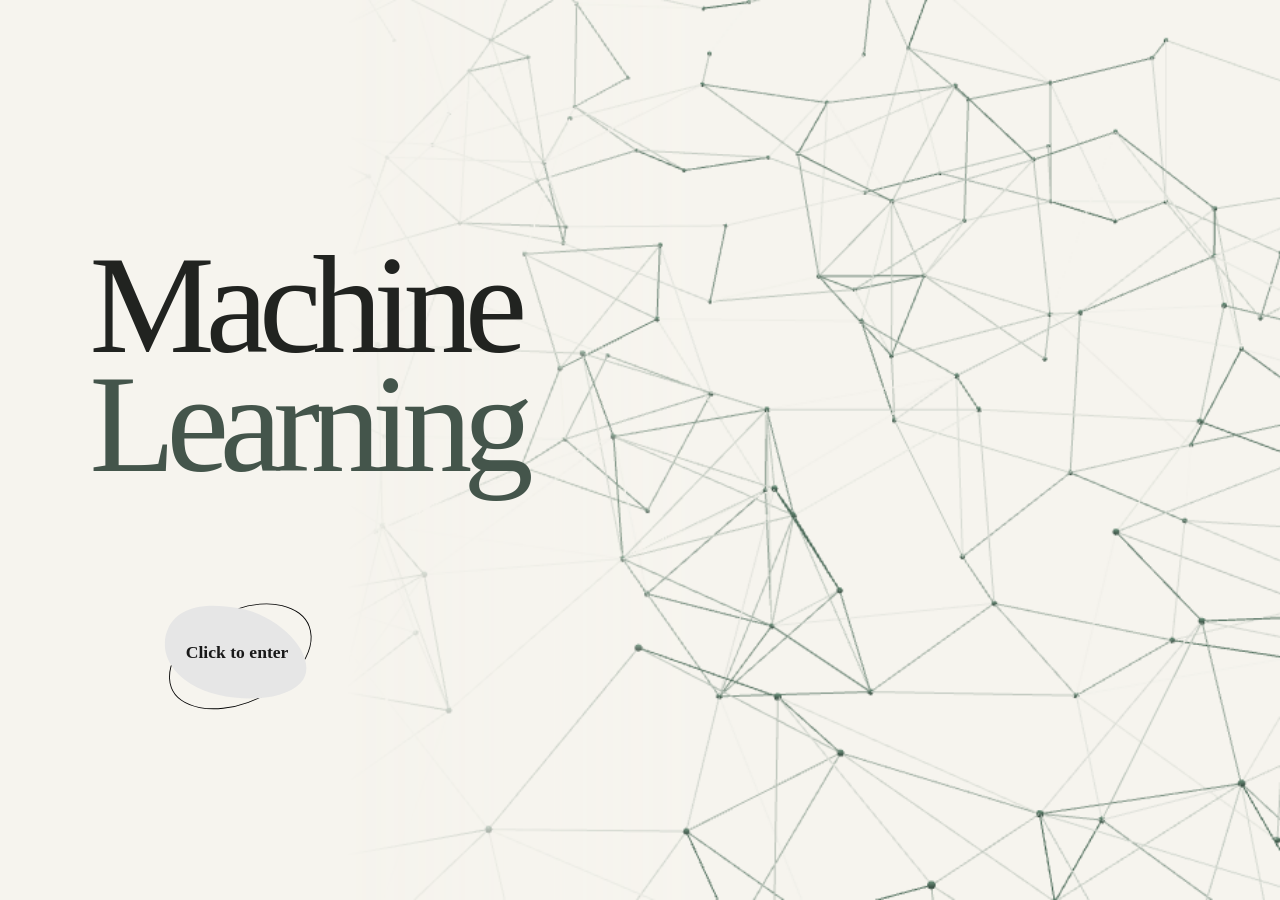
==== commit 87991e4e: "Make new cover the site entry and remove obsolete pages" ====
--- a/index.html
+++ b/index.html
@@ -1,36 +1,190 @@
 <!doctype html>
 <html lang="zh-CN">
 <head>
-<meta charset="utf-8"><meta name="viewport" content="width=device-width,initial-scale=1">
-<meta name="theme-color" content="#f6f4ee"><title>Machine Learning</title>
-<link rel="icon" href="./ml-favicon-option-3.png">
-<style>
-:root{color-scheme:light;background:#f6f4ee;color:#242823;font-family:"Segoe UI","Microsoft YaHei",sans-serif}*{box-sizing:border-box}body{margin:0}a{color:inherit;text-decoration:none}a:focus-visible{outline:2px solid #445b4a;outline-offset:9px}::selection{background:#d4ddcf} .shell{max-width:1600px;margin:auto;min-height:100svh;padding:36px clamp(24px,7vw,112px);display:flex;flex-direction:column}header{display:flex;align-items:center;justify-content:space-between;gap:24px}.wordmark{font:24px Georgia,serif;letter-spacing:-.04em}.back{font-size:13px;color:#62675e;padding:10px 0}.back:hover{color:#242823}main{flex:1;display:flex;flex-direction:column;justify-content:center;padding:72px 0 88px}h1{font-size:clamp(26px,3vw,42px);font-weight:400;letter-spacing:.02em;margin:0 0 clamp(42px,7vh,72px)}.menu{display:grid;grid-template-columns:1fr 1fr;column-gap:clamp(40px,9vw,140px)}.entry{display:flex;align-items:center;justify-content:space-between;gap:20px;min-height:145px;border-top:1px solid #cfd1c7;font-size:clamp(30px,4vw,56px);font-weight:400;letter-spacing:.04em}.entry:nth-last-child(-n+2){border-bottom:1px solid #cfd1c7}.entry .label{transition:transform .35s cubic-bezier(.16,1,.3,1)}.entry svg{width:32px;height:32px;flex:none;stroke-width:1.2;transition:transform .35s cubic-bezier(.16,1,.3,1)}.entry:hover .label{transform:translateY(-4px)}.entry:hover svg{transform:translate(5px,-5px)}.entry:hover{color:#52664f}.entry.featured{color:#476147}.entry.featured svg{color:#476147}footer{display:flex;justify-content:space-between;color:#6a7065;font-size:12px;letter-spacing:.04em}.detail p{color:#62675e;font-size:16px;line-height:1.8}.detail h1{margin-bottom:24px}.detail .return{display:inline-block;margin-top:32px;border-bottom:1px solid #596b53;padding-bottom:6px}.detail{max-width:800px}.detail[hidden],.home[hidden]{display:none}
-@media(min-width:1100px){.entry{min-height:170px}}@media(max-width:660px){.shell{padding:24px}.wordmark{font-size:21px}main{padding:64px 0}.menu{grid-template-columns:1fr}.entry{font-size:32px;min-height:102px}.entry:nth-last-child(-n+2){border-bottom:0}.entry:last-child{border-bottom:1px solid #cfd1c7}.entry svg{width:26px;height:26px}h1{font-size:27px;margin-bottom:36px}footer{font-size:11px}}@media(prefers-reduced-motion:reduce){.entry .label,.entry svg{transition:none}}
-</style>
-<link rel="stylesheet" href="./joystick.css">
-<link rel="stylesheet" href="./navigation-refinement.css">
-<link rel="stylesheet" href="./home-details.css">
+  <meta charset="utf-8">
+  <meta name="viewport" content="width=device-width, initial-scale=1">
+  <meta name="theme-color" content="#f6f4ee">
+  <title>Machine Learning</title>
+  <style>
+    :root {
+      color-scheme: light;
+      font-family: "Segoe UI", "Microsoft YaHei", sans-serif;
+      color: #212320;
+      background: #f6f4ee;
+    }
+
+    * { box-sizing: border-box; }
+    body { margin: 0; }
+
+    .stage {
+      position: relative;
+      isolation: isolate;
+      display: grid;
+      align-items: center;
+      min-height: 100svh;
+      overflow: hidden;
+      padding: clamp(24px, 7vw, 112px);
+      color: inherit;
+      text-decoration: none;
+    }
+
+    .stage:focus-visible { outline: 3px solid #41574b; outline-offset: -6px; }
+
+    .field {
+      position: absolute;
+      z-index: -2;
+      inset: 0 0 0 27%;
+      pointer-events: none;
+      background:
+        radial-gradient(ellipse at 75% 55%, #deded1 0, transparent 68%),
+        radial-gradient(circle, #7a837a 1px, transparent 1.5px) 50% 50% / 25px 25px;
+      mask-image: linear-gradient(90deg, transparent, #000 38%);
+    }
+
+    .copy { position: relative; max-width: max-content; }
+
+    h1 {
+      margin: 0;
+      font: 400 clamp(4.2rem, 11vw, 10.4rem)/.85 Georgia, serif;
+      letter-spacing: -.065em;
+    }
+
+    h1 span { display: block; color: #44554b; }
+
+    /* Codrops ButtonHoverStyles #07 Janus (MIT); see cover-assets/codrops-LICENSE.txt. */
+    .enter { position: relative; top: clamp(44px, 7svh, 64px); left: clamp(24px, 5vw, 72px); transform: scale(.88); transform-origin: center; display: grid; place-items: center; isolation: isolate; margin-top: clamp(32px, 4vw, 52px); font-size: 20px; text-align: center; }
+    .enter::before, .enter::after { position: absolute; top: 0; left: 0; width: 100%; height: 100%; }
+.enter {
+	font-family: Georgia, serif;
+	font-weight: 900;
+	width: 175px;
+	height: 120px;
+	color: #fff;
+	background: none;
+}
+
+.enter::before {
+	content: '';
+	background: #e6e6e6;
+	-webkit-clip-path: path("M154.5,88.5 C131,113.5 62.5,110 30,89.5 C-2.5,69 -3.5,42 4.5,25.5 C12.5,9 33.5,-6 85,3.5 C136.5,13 178,63.5 154.5,88.5 Z");
+	clip-path: path("M154.5,88.5 C131,113.5 62.5,110 30,89.5 C-2.5,69 -3.5,42 4.5,25.5 C12.5,9 33.5,-6 85,3.5 C136.5,13 178,63.5 154.5,88.5 Z");
+	transition: clip-path 0.5s cubic-bezier(0.585, 2.5, 0.645, 0.55), -webkit-clip-path 0.5s cubic-bezier(0.585, 2.5, 0.645, 0.55), background 0.5s ease;
+}
+
+.enter:is(:hover, .stage:focus-visible .enter)::before {
+	background: #000;
+	-webkit-clip-path: path("M143,77 C117,96 74,100.5 45.5,91.5 C17,82.5 -10.5,57 5.5,31.5 C21.5,6 79,-5.5 130.5,4 C182,13.5 169,58 143,77 Z");
+	clip-path: path("M143,77 C117,96 74,100.5 45.5,91.5 C17,82.5 -10.5,57 5.5,31.5 C21.5,6 79,-5.5 130.5,4 C182,13.5 169,58 143,77 Z");
+}
+
+.enter::after {
+	content: '';
+	height: 86%;
+	width: 97%;
+	top: 5%;
+	border-radius: 58% 42% 55% 45% / 56% 45% 55% 44%;
+	border: 1px solid #000;
+	transform: rotate(-20deg);
+	z-index: -1;
+	transition: transform 0.5s cubic-bezier(0.585, 2.5, 0.645, 0.55);
+}
+
+.enter:is(:hover, .stage:focus-visible .enter)::after {
+	transform: translate3d(0,-5px,0);
+}
+
+.enter span {
+	display: block;
+	transition: transform 0.3s ease;
+	mix-blend-mode: difference;
+}
+
+.enter:is(:hover, .stage:focus-visible .enter) span {
+	transform: translate3d(0,-10px,0);
+}
+
+    .enter > span { position: relative; padding-bottom: 14px; padding-right: 10px; }
+    @media (prefers-reduced-motion: reduce) { .enter::before, .enter::after, .enter span { transition: none; } }
+
+    @media (max-width: 660px) {
+      .stage { align-items: start; padding-top: clamp(116px, 23svh, 215px); }
+      .field {
+        inset: 48% 0 0;
+        mask-image: linear-gradient(180deg, transparent, #000 65%);
+      }
+      h1 { font-size: clamp(3.9rem, 15.5vw, 6.5rem); }
+    }
+  </style>
 </head>
-<body><script src="./cover-dissolve.js"></script><div class="shell">
-<header><a class="wordmark" href="./index.html" lang="en">Machine Learning</a><a class="back button--fenrir" href="./cover-preview.html" aria-label="返回封面"><svg aria-hidden="true" class="progress" viewBox="0 0 70 70"><circle class="progress__circle" cx="35" cy="35" r="32.5"/><circle class="progress__path" cx="35" cy="35" r="32.5" pathLength="1"/></svg><span>Back</span></a></header>
-<main>
-<section class="home" aria-label="学习导航"><h1 lang="en"><span class="title-word"><span style="--i:0">Your</span></span> <span class="title-word"><span style="--i:1">voyage</span></span> <span class="title-word"><span style="--i:2">begins</span></span> <span class="title-word"><span style="--i:3">here.</span></span></h1><p class="voyage-quote" lang="en">“Joyous we too launch out on trackless seas”<a href="https://web.english.upenn.edu/~cavitch/pdf-library/Whitman_Leaves_1891_92_edition.pdf" target="_blank" rel="noopener">Walt Whitman · Passage to India</a></p><aside class="language-notes" aria-label="机器学习简介"><section lang="es"><h2>Aprender de los datos.</h2><p>El aprendizaje automático encuentra patrones en los datos y los utiliza para hacer predicciones sobre nuevos ejemplos.</p></section><section lang="fr"><h2>Comprendre les modèles.</h2><p>L’apprentissage automatique repère des régularités dans les données pour faire des prédictions sur de nouveaux exemples.</p></section></aside><figure class="neural-mark sailing-mark"><svg
-  xmlns="http://www.w3.org/2000/svg"
-  width="280"
-  height="280"
-  viewBox="0 0 24 26" role="img" aria-label="漂浮在海浪上的帆船"
-  fill="none"
-  stroke="currentColor"
-  stroke-width=".8"
-  stroke-linecap="round"
-  stroke-linejoin="round"
->
-<g class="boat-waves"><path d="M2 20a2.4 2.4 0 0 0 2 1a2.4 2.4 0 0 0 2 -1a2.4 2.4 0 0 1 2 -1a2.4 2.4 0 0 1 2 1a2.4 2.4 0 0 0 2 1a2.4 2.4 0 0 0 2 -1a2.4 2.4 0 0 1 2 -1a2.4 2.4 0 0 1 2 1a2.4 2.4 0 0 0 2 1a2.4 2.4 0 0 0 2 -1" /></g><g class="boat-hull"><path d="M4 18l-1 -3h18l-1 3" /><path d="M11 12h7l-7 -9v9" /><path d="M8 7l-2 5" /></g></svg></figure><nav class="row" aria-label="方向导航"><div class="container"><div class="around" aria-hidden="true"><div class="handle"><div class="button-wrapper"><div class="inside"><i class="dot"></i><i class="dot"></i><i class="dot"></i><i class="dot"></i></div></div></div></div><a class="direction t1 button--bestia" href="?page=learning" lang="en" aria-label="Learn · 学习方式"><i class="button__bg" aria-hidden="true"></i><span>Learn</span><small>Ways to learn</small></a><a class="direction t2 model-link" href="?page=models" lang="en" aria-label="Models · 常见模型"><span class="model-effect"><span>Models</span></span><small>Inside the algorithms</small></a><a class="direction t4 button--pallene" href="?page=applications" lang="en" aria-label="Apply · 实际应用"><span>Apply</span><small>Ideas in practice</small></a><a class="direction t3 button--anthe" href="?page=about" lang="en" aria-label="About · 关于我们"><span>About</span><small>Behind the project</small></a><div class="pad"><a class="t1" href="?page=learning" tabindex="-1" aria-label="Learn"></a><a class="t2" href="?page=models" tabindex="-1" aria-label="Models"></a><a class="t4" href="?page=applications" tabindex="-1" aria-label="Apply"></a><a class="t3" href="?page=about" tabindex="-1" aria-label="About"></a></div></div></nav></section>
-<section class="detail" hidden><h1 id="page-title"></h1><p id="page-note"></p><a class="return" href="./index.html">返回主页</a></section>
-</main><footer><p lang="en">A field guide to machine learning.<br><span>Trace the patterns. Test the possibilities. Discover how machines learn.</span></p></footer><p class="corner-note" lang="en">An atlas of patterns &amp; possibilities.</p>
-</div>
-<script>
-const pages={learning:['学习方式','栏目预览 · 内容将在下一步完善。'],models:['随机森林','模型页面预览 · 交互实验将在下一步制作。'],applications:['实际应用','栏目预览 · 内容将在下一步完善。'],about:['关于我们','页面预览 · 网站介绍将在下一步完善。']};
-const page=pages[new URLSearchParams(location.search).get('page')];if(page){document.querySelector('.home').hidden=true;document.querySelector('.detail').hidden=false;document.getElementById('page-title').textContent=page[0];document.getElementById('page-note').textContent=page[1];document.title=page[0]+' · Machine Learning';}
-</script><script src="./joystick-motion.js"></script><script src="./edge-frame.js"></script></body></html>+<body>
+  <main>
+    <a class="stage" id="entry" href="./home.html" aria-label="Click to enter">
+      <div class="field" id="network" aria-hidden="true"></div>
+      <div class="copy">
+        <h1 lang="en">Machine <span>Learning</span></h1>
+        <span class="enter" lang="en"><span>Click to enter</span></span>
+      </div>
+    </a>
+  </main>
+  <!-- Vanta NET and three.js are MIT-licensed. See cover-assets for the notices. -->
+  <script src="./cover-assets/three-r134.min.js"></script>
+  <script src="./cover-assets/vanta-net-0.5.24.min.js"></script>
+  <script src="./cover-dissolve.js"></script>
+  <script>
+    const entry = document.getElementById("entry");
+    const navigationKeys = new Set(["Tab", "Shift", "Control", "Alt", "Meta"]);
+    const reducedMotion = matchMedia("(prefers-reduced-motion: reduce)");
+    let network;
+    let leaving = false;
+
+    function syncNetwork() {
+      if (reducedMotion.matches) {
+        network?.destroy();
+        network = undefined;
+      } else if (!network && window.VANTA?.NET && window.THREE) {
+        network = VANTA.NET({
+          el: "#network",
+          THREE: window.THREE,
+          color: 0x516f5e,
+          backgroundColor: 0xf6f4ee,
+          points: 12,
+          maxDistance: 21,
+          spacing: 16,
+          mouseControls: true,
+          touchControls: true,
+          gyroControls: false,
+          scale: 1.4,
+          scaleMobile: 1.7,
+        });
+      }
+    }
+
+    entry.addEventListener("click", (event) => {
+      if (event.button !== 0 || event.ctrlKey || event.metaKey || event.altKey || event.shiftKey) return;
+      if (!window.coverDissolve) return;
+
+      event.preventDefault();
+      if (leaving) return;
+      leaving = true;
+      try { sessionStorage.setItem('cover-pointer', JSON.stringify({x:event.clientX / innerWidth,y:event.clientY / innerHeight,time:Date.now()})); } catch {}
+      window.coverDissolve(entry.href);
+    });
+
+    document.addEventListener("keydown", (event) => {
+      if (event.isComposing || event.ctrlKey || event.metaKey || event.altKey ||
+          navigationKeys.has(event.key)) return;
+      event.preventDefault();
+      entry.click();
+    });
+
+    window.addEventListener("pageshow", (event) => {
+      if (!event.persisted) return;
+      document.querySelector("[data-cover-dissolve]")?.remove();
+      leaving = false;
+    });
+
+    syncNetwork();
+    reducedMotion.addEventListener("change", syncNetwork);
+  </script>
+</body>
+</html>
